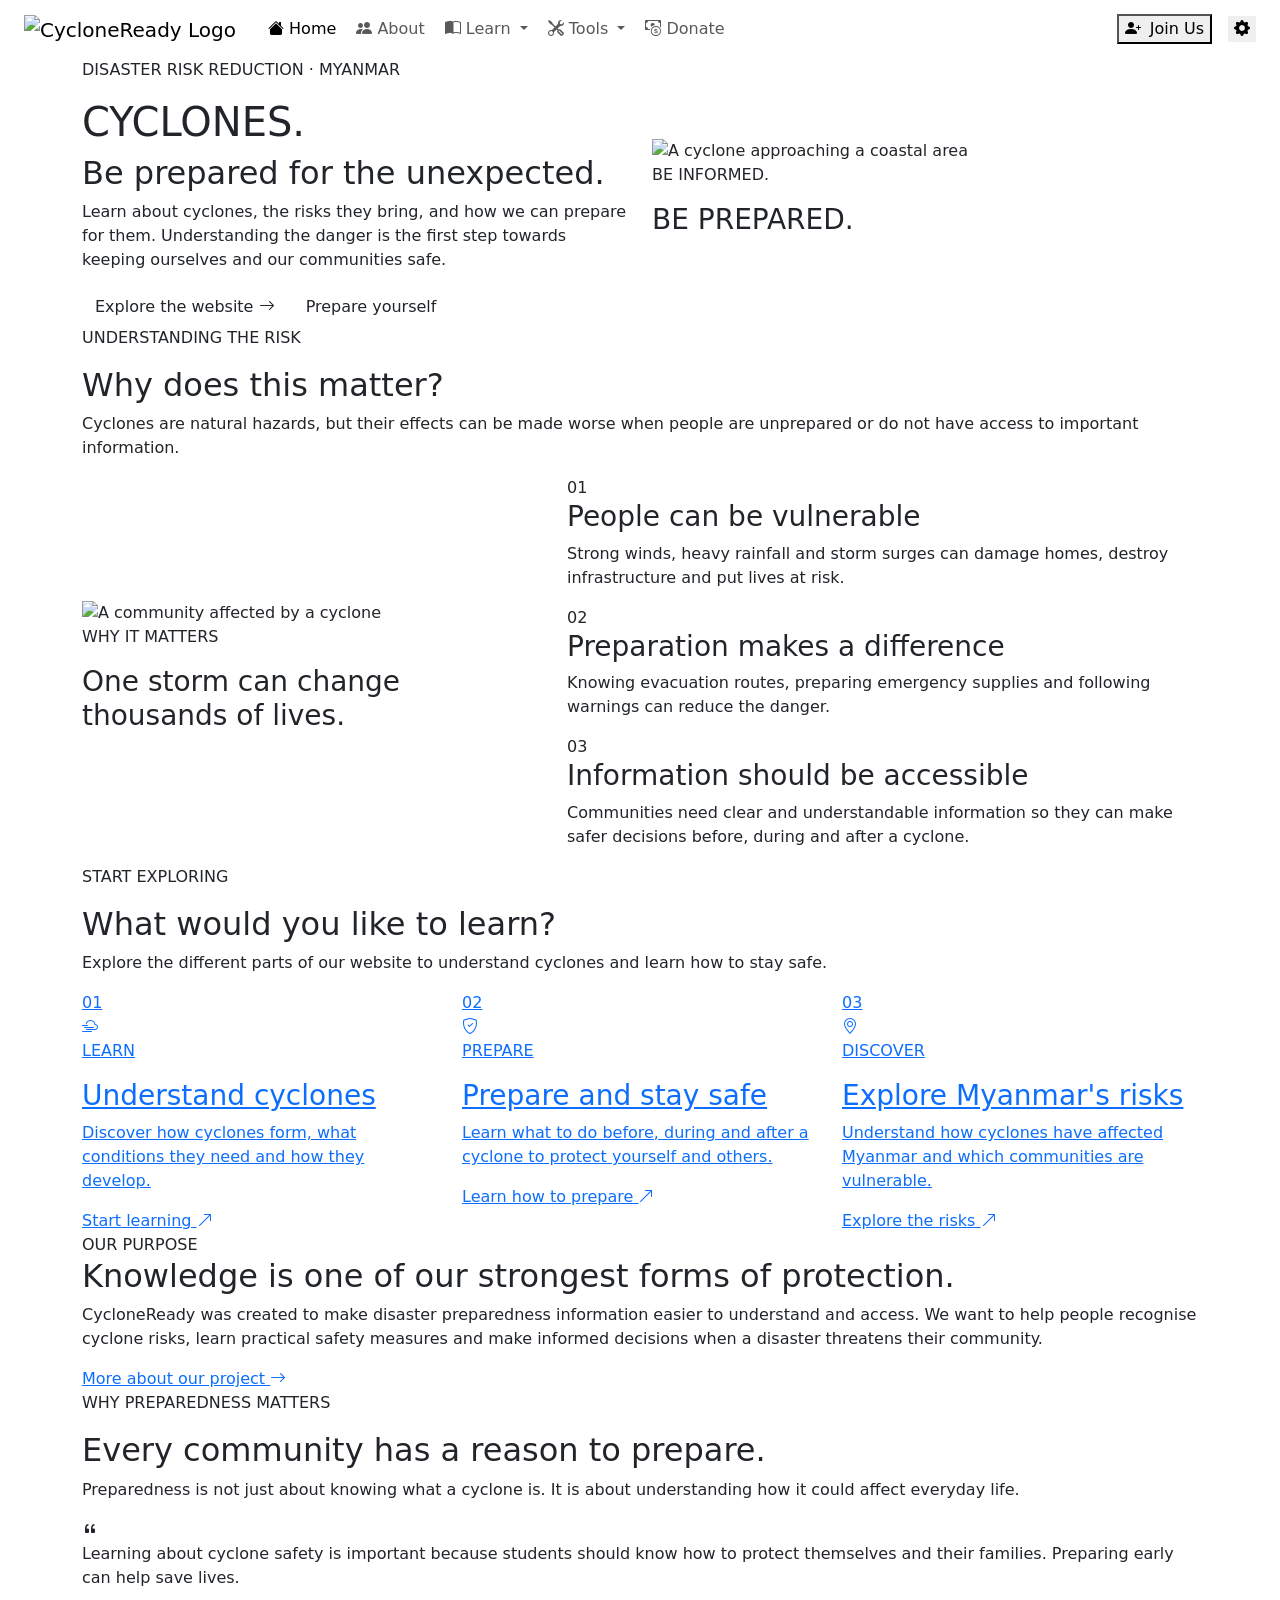
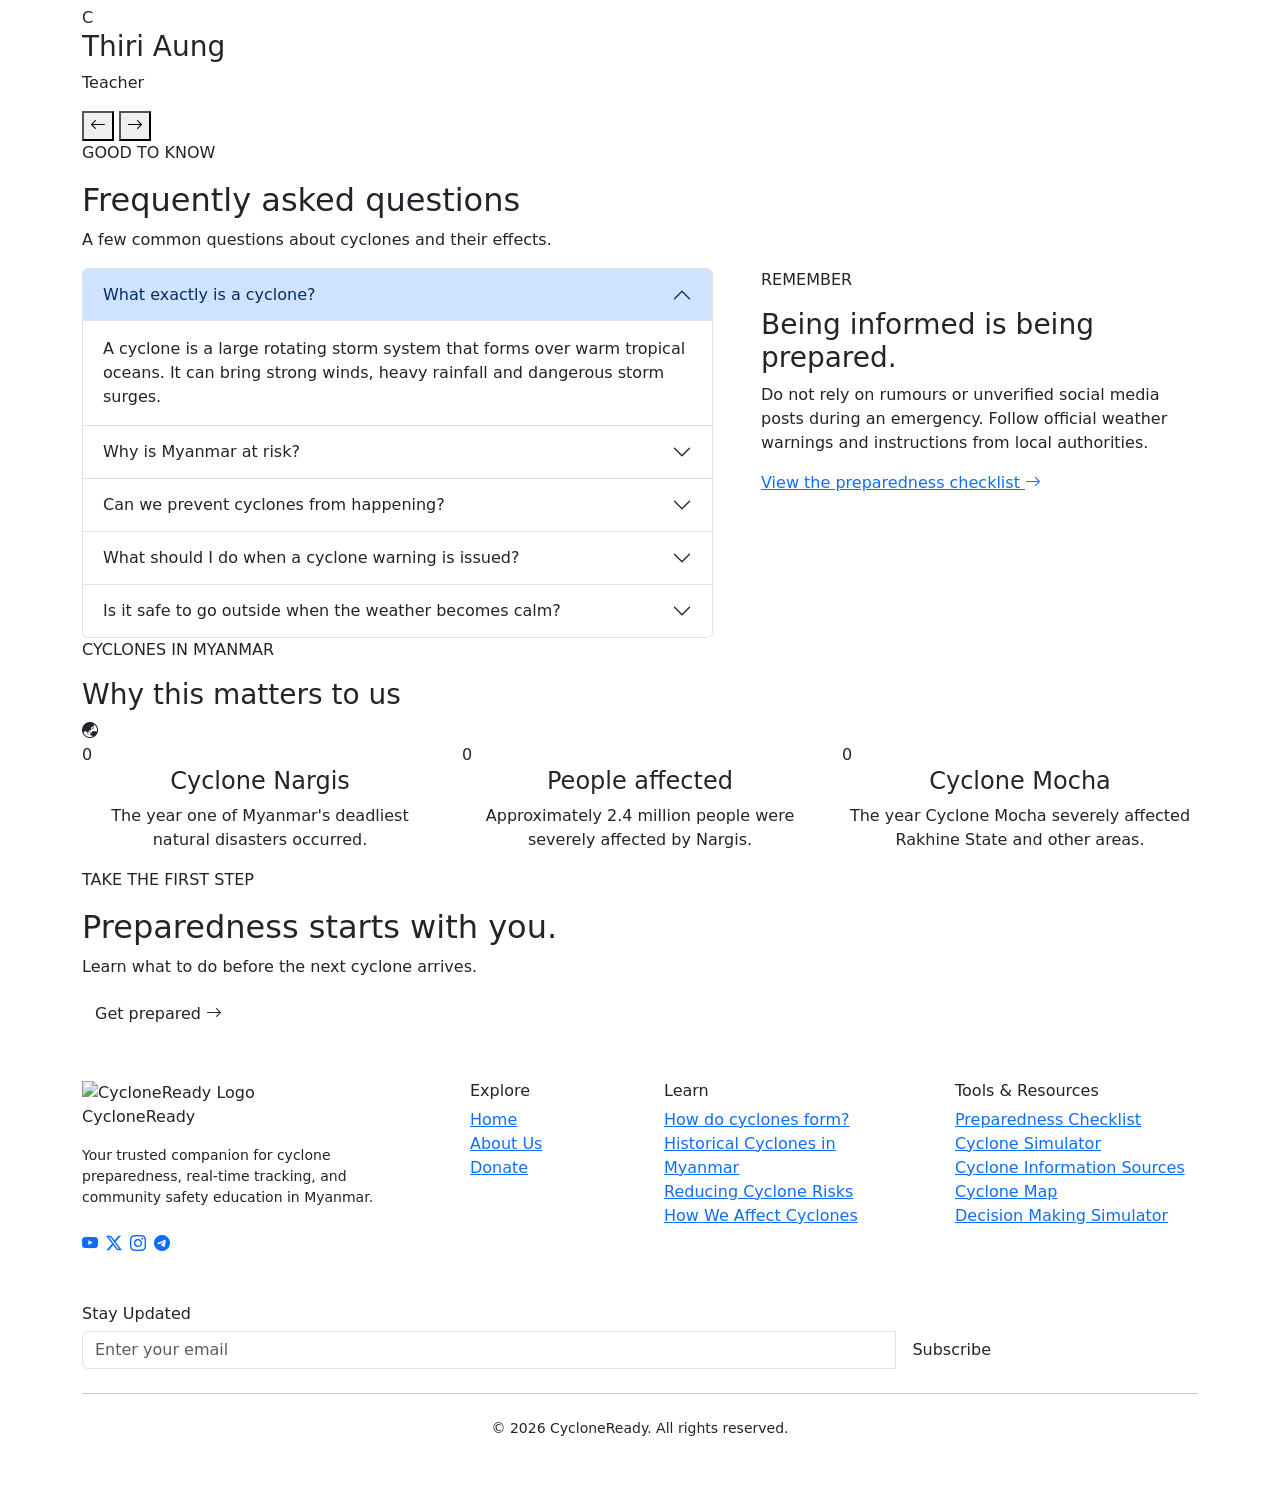
==== index.html @ f72ee4d3 "Add files via upload" ====
<!DOCTYPE html>
<html lang="en">

<head>
    <meta charset="UTF-8">
    <meta name="viewport" content="width=device-width, initial-scale=1.0">
    <title data-translate="page_title">CycloneReady | Home</title>

    <link href="https://cdn.jsdelivr.net/npm/bootstrap@5.3.3/dist/css/bootstrap.min.css" rel="stylesheet">
    <link rel="stylesheet" href="https://cdn.jsdelivr.net/npm/bootstrap-icons@1.11.3/font/bootstrap-icons.min.css">


    <link rel="stylesheet" href="scripts/css/index.css">
    <link rel="stylesheet" href="scripts/template.css">
    <link rel="icon" href="assets/logo.png">
</head>

<body data-page="home">

    <nav class="navbar navbar-expand-lg custom-navbar sticky-top">
        <div class="container-fluid px-3 px-lg-4">

            <a class="navbar-brand me-lg-4" href="index.html">
                <div class="logo-container">
                    <div class="logo-box">
                        <img src="assets/logo.png" alt="CycloneReady Logo">
                    </div>
                </div>
            </a>

            <button class="navbar-toggler border-0 shadow-none text-white"
                    type="button"
                    data-bs-toggle="collapse"
                    data-bs-target="#navbarContent"
                    aria-controls="navbarContent"
                    aria-expanded="false"
                    aria-label="Toggle navigation">
                <i class="bi bi-list fs-1"></i>
            </button>

            <div class="collapse navbar-collapse" id="navbarContent">

                <ul class="navbar-nav me-auto mb-2 mb-lg-0 align-items-lg-center gap-lg-1">

                    <li class="nav-item">
                        <a class="nav-link active"
                           href="index.html"
                           data-translate="nav_home"
                           aria-current="page">
                            <i class="bi bi-house-fill nav-icon"></i>
                            <span>Home</span>
                        </a>
                    </li>

                    <li class="nav-item">
                        <a class="nav-link"
                           href="pages/aboutus.html"
                           data-translate="nav_about">
                            <i class="bi bi-people-fill nav-icon"></i>
                            <span>About</span>
                        </a>
                    </li>

                    <li class="nav-item dropdown">
                        <a class="nav-link dropdown-toggle"
                           href="#"
                           id="learnDropdown"
                           role="button"
                           data-bs-toggle="dropdown"
                           aria-expanded="false"
                           data-translate="nav_learn">
                            <i class="bi bi-book-half nav-icon"></i>
                            <span>Learn</span>
                        </a>

                        <ul class="dropdown-menu shadow-lg border-0"
                            aria-labelledby="learnDropdown">

                            <li>
                                <a class="dropdown-item py-2 px-3"
                                   href="pages/learn/howform.html"
                                   data-translate="learn_formation">
                                    How do cyclones form?
                                </a>
                            </li>

                            <li>
                                <a class="dropdown-item py-2 px-3"
                                   href="pages/learn/historical.html"
                                   data-translate="learn_history">
                                    Historical Cyclones in Myanmar
                                </a>
                            </li>

                            <li>
                                <a class="dropdown-item py-2 px-3"
                                   href="pages/learn/reducingcyclonerisks.html"
                                   data-translate="learn_risks">
                                    Reducing Cyclone Risks
                                </a>
                            </li>

                            <li>
                                <a class="dropdown-item py-2 px-3"
                                   href="pages/learn/weaffect.html"
                                   data-translate="learn_human_impact">
                                    How We Affect Cyclones
                                </a>
                            </li>

                        </ul>
                    </li>

                    <li class="nav-item dropdown">
                        <a class="nav-link dropdown-toggle"
                           href="#"
                           id="toolsDropdown"
                           role="button"
                           data-bs-toggle="dropdown"
                           aria-expanded="false"
                           data-translate="nav_tools">
                            <i class="bi bi-tools nav-icon"></i>
                            <span>Tools</span>
                        </a>

                        <ul class="dropdown-menu shadow-lg border-0"
                            aria-labelledby="toolsDropdown">

                            <li>
                                <a class="dropdown-item py-2 px-3"
                                   href="pages/tools/checklist.html"
                                   data-translate="tool_checklist">
                                    Preparedness Checklist
                                </a>
                            </li>

                            <li>
                                <a class="dropdown-item py-2 px-3"
                                   href="pages/tools/simulator.html"
                                   data-translate="tool_simulator">
                                    Cyclone Simulator
                                </a>
                            </li>

                            <li>
                                <a class="dropdown-item py-2 px-3"
                                   href="pages/tools/cycnews.html"
                                   data-translate="tool_sources">
                                    Information Sources
                                </a>
                            </li>

                            <li>
                                <a class="dropdown-item py-2 px-3"
                                   href="pages/tools/map.html"
                                   data-translate="tool_map">
                                    Cyclone Map
                                </a>
                            </li>

                            <li>
                                <a class="dropdown-item py-2 px-3"
                                   href="pages/tools/vn.html"
                                   data-translate="tool_decision">
                                    Decision Making Simulator
                                </a>
                            </li>

                        </ul>
                    </li>

                    <li class="nav-item">
                        <a class="nav-link"
                           href="pages/donate.html"
                           data-translate="nav_donate">
                            <i class="bi bi-cash-coin nav-icon"></i>
                            <span>Donate</span>
                        </a>
                    </li>

                </ul>

                <div class="d-flex align-items-center gap-3 mt-3 mt-lg-0 navbar-actions">

                    <button type="button"
                            class="btn-join"
                            id="userAccountBtn"
                            data-bs-toggle="modal"
                            data-bs-target="#authModal"
                            data-translate="join_us">
                        <i class="bi bi-person-plus-fill me-1"></i>
                        Join Us
                    </button>

                    <button type="button"
                            class="settings-btn border-0"
                            data-bs-toggle="modal"
                            data-bs-target="#settingsModal"
                            data-translate-title="settings"
                            data-translate-aria="settings"
                            title="Settings"
                            aria-label="Settings">
                        <i class="bi bi-gear-fill"></i>
                    </button>

                </div>

            </div>
        </div>
    </nav>

    <header class="hero-section">
        <div class="container">
            <div class="row align-items-center">

                <div class="col-lg-6 hero-content">
                    <p class="eyebrow">DISASTER RISK REDUCTION · MYANMAR</p>
                    <h1>CYCLONES<span>.</span></h1>
                    <h2>Be prepared for the unexpected.</h2>

                    <p class="hero-description">
                        Learn about cyclones, the risks they bring, and how we can prepare
                        for them. Understanding the danger is the first step towards
                        keeping ourselves and our communities safe.
                    </p>

                    <div class="hero-buttons">
                        <a href="#explore" class="btn hero-btn-primary">
                            Explore the website <i class="bi bi-arrow-right"></i>
                        </a>

                        <a href="pages/tools/checklist.html" class="btn hero-btn-secondary">
                            Prepare yourself
                        </a>
                    </div>
                </div>

                <div class="col-lg-6 hero-visual">
                    <div class="hero-image-decoration decoration-one"></div>
                    <div class="hero-image-decoration decoration-two"></div>

                    <div class="hero-image-frame">
                        <img alt="A cyclone approaching a coastal area" src="https://thumbs.dreamstime.com/b/powerful-hurricane-swirls-over-ocean-near-coastal-region-impacting-weather-patterns-massive-spins-showcasing-its-398880351.jpg" class="hero-image">

                        <div class="hero-image-overlay">
                            <p>BE INFORMED.</p>
                            <h3>BE PREPARED.</h3>
                        </div>
                    </div>
                </div>

            </div>
        </div>
    </header>

    <section class="why-section section-padding">
        <div class="container">

            <div class="section-heading">
                <p class="eyebrow">UNDERSTANDING THE RISK</p>
                <h2>Why does this matter?</h2>
                <p>
                    Cyclones are natural hazards, but their effects can be made worse
                    when people are unprepared or do not have access to important information.
                </p>
            </div>

            <div class="row align-items-center g-5">

                <div class="col-lg-5">
                    <div class="why-image">
                        <img alt="A community affected by a cyclone" src="assets/cycNargis.jpg">

                        <div class="why-image-overlay">
                            <p>WHY IT MATTERS</p>
                            <h3>One storm can change thousands of lives.</h3>
                        </div>
                    </div>
                </div>

                <div class="col-lg-7">
                    <div class="why-points">

                        <div class="why-point">
                            <span class="point-number">01</span>
                            <div>
                                <h3>People can be vulnerable</h3>
                                <p>
                                    Strong winds, heavy rainfall and storm surges can
                                    damage homes, destroy infrastructure and put lives at risk.
                                </p>
                            </div>
                        </div>

                        <div class="why-point">
                            <span class="point-number">02</span>
                            <div>
                                <h3>Preparation makes a difference</h3>
                                <p>
                                    Knowing evacuation routes, preparing emergency supplies
                                    and following warnings can reduce the danger.
                                </p>
                            </div>
                        </div>

                        <div class="why-point">
                            <span class="point-number">03</span>
                            <div>
                                <h3>Information should be accessible</h3>
                                <p>
                                    Communities need clear and understandable information
                                    so they can make safer decisions before, during and after
                                    a cyclone.
                                </p>
                            </div>
                        </div>

                    </div>
                </div>

            </div>
        </div>
    </section>

    <section class="explore-section section-padding" id="explore">
        <div class="container">

            <div class="section-heading">
                <p class="eyebrow">START EXPLORING</p>
                <h2>What would you like to learn?</h2>
                <p>
                    Explore the different parts of our website to understand cyclones
                    and learn how to stay safe.
                </p>
            </div>

            <div class="row g-4">

                <div class="col-md-4">
                    <a href="pages/learn/howform.html" class="destination-card">
                        <div class="destination-number">01</div>
                        <div class="destination-icon"><i class="bi bi-cloud-haze2"></i></div>

                        <div class="destination-content">
                            <p class="destination-label">LEARN</p>
                            <h3>Understand cyclones</h3>
                            <p>
                                Discover how cyclones form, what conditions they need
                                and how they develop.
                            </p>
                            <span class="destination-link">Start learning <i class="bi bi-arrow-up-right"></i></span>
                        </div>
                    </a>
                </div>

                <div class="col-md-4">
                    <a href="pages/learn/reducingcyclonerisks.html" class="destination-card">
                        <div class="destination-number">02</div>
                        <div class="destination-icon"><i class="bi bi-shield-check"></i></div>

                        <div class="destination-content">
                            <p class="destination-label">PREPARE</p>
                            <h3>Prepare and stay safe</h3>
                            <p>
                                Learn what to do before, during and after a cyclone
                                to protect yourself and others.
                            </p>
                            <span class="destination-link">Learn how to prepare <i class="bi bi-arrow-up-right"></i></span>
                        </div>
                    </a>
                </div>

                <div class="col-md-4">
                    <a href="pages/learn/historical.html" class="destination-card">
                        <div class="destination-number">03</div>
                        <div class="destination-icon"><i class="bi bi-geo-alt"></i></div>

                        <div class="destination-content">
                            <p class="destination-label">DISCOVER</p>
                            <h3>Explore Myanmar's risks</h3>
                            <p>
                                Understand how cyclones have affected Myanmar
                                and which communities are vulnerable.
                            </p>
                            <span class="destination-link">Explore the risks <i class="bi bi-arrow-up-right"></i></span>
                        </div>
                    </a>
                </div>

            </div>
        </div>
    </section>

    <section class="purpose-section section-padding">
        <div class="container">
            <div class="purpose-content">

                <div class="purpose-label">
                    OUR PURPOSE
                </div>

                <h2>Knowledge is one of our strongest forms of protection.</h2>

                <p>
                    CycloneReady was created to make disaster preparedness information
                    easier to understand and access. We want to help people recognise
                    cyclone risks, learn practical safety measures and make informed
                    decisions when a disaster threatens their community.
                </p>

                <a href="pages/aboutus.html" class="purpose-link">
                    More about our project <i class="bi bi-arrow-right"></i>
                </a>

            </div>
        </div>
    </section>

    <section class="voices-section section-padding">
        <div class="container">

            <div class="section-heading">
                <p class="eyebrow">WHY PREPAREDNESS MATTERS</p>
                <h2>Every community has a reason to prepare.</h2>
                <p>
                    Preparedness is not just about knowing what a cyclone is.
                    It is about understanding how it could affect everyday life.
                </p>
            </div>

            <div id="voicesCarousel" class="carousel slide" data-bs-ride="false">

                <div class="carousel-inner">

                    <div class="carousel-item active">
                        <div class="testimonial-slide">
                            <i class="bi bi-quote testimonial-quote-icon"></i>
                            <p class="testimonial-quote">
                                Learning about cyclone safety is important because students should know how to protect themselves and their families. Preparing early can help save lives.
                            </p>

                            <div class="testimonial-person">
                                <span class="voice-avatar">C</span>
                                <div>
                                    <h3>Thiri Aung</h3>
                                    <p>Teacher</p>
                                </div>
                            </div>
                        </div>
                    </div>

                    <div class="carousel-item">
                        <div class="testimonial-slide">
                            <i class="bi bi-quote testimonial-quote-icon"></i>
                            <p class="testimonial-quote">
                                During heavy rain and strong winds, flooding can become a big problem. I believe everyone should keep their surroundings clean and follow weather warnings.
                            </p>

                            <div class="testimonial-person">
                                <span class="voice-avatar">F</span>
                                <div>
                                    <h3>Ko Min Htet</h3>
                                    <p>Shop Owner</p>
                                </div>
                            </div>
                        </div>
                    </div>

                    <div class="carousel-item">
                        <div class="testimonial-slide">
                            <i class="bi bi-quote testimonial-quote-icon"></i>
                            <p class="testimonial-quote">
                                I learned that emergency supplies, safe shelters and early warnings are very important. Everyone should understand what to do before a cyclone arrives.
                            </p>

                            <div class="testimonial-person">
                                <span class="voice-avatar">S</span>
                                <div>
                                    <h3>May Thu</h3>
                                    <p>University Student</p>
                                </div>
                            </div>
                        </div>
                    </div>

                </div>

                <div class="testimonial-controls">

                    <button class="testimonial-control" type="button"
                        data-bs-target="#voicesCarousel" data-bs-slide="prev"
                        aria-label="Previous testimonial">
                        <i class="bi bi-arrow-left"></i>
                    </button>

                    <div class="carousel-indicators testimonial-indicators">
                        <button type="button" data-bs-target="#voicesCarousel"
                            data-bs-slide-to="0" class="active"
                            aria-current="true" aria-label="Testimonial 1"></button>

                        <button type="button" data-bs-target="#voicesCarousel"
                            data-bs-slide-to="1" aria-label="Testimonial 2"></button>

                        <button type="button" data-bs-target="#voicesCarousel"
                            data-bs-slide-to="2" aria-label="Testimonial 3"></button>
                    </div>

                    <button class="testimonial-control" type="button"
                        data-bs-target="#voicesCarousel" data-bs-slide="next"
                        aria-label="Next testimonial">
                        <i class="bi bi-arrow-right"></i>
                    </button>

                </div>
            </div>

        </div>
    </section>

    <section class="faq-section section-padding">
        <div class="container">

            <div class="section-heading">
                <p class="eyebrow">GOOD TO KNOW</p>
                <h2>Frequently asked questions</h2>
                <p>A few common questions about cyclones and their effects.</p>
            </div>

            <div class="row g-5">

                <div class="col-lg-7">
                    <div class="accordion" id="faqAccordion">

                        <div class="accordion-item">
                            <h3 class="accordion-header">
                                <button class="accordion-button" type="button"
                                    data-bs-toggle="collapse" data-bs-target="#faqOne">
                                    What exactly is a cyclone?
                                </button>
                            </h3>

                            <div id="faqOne" class="accordion-collapse collapse show" data-bs-parent="#faqAccordion">
                                <div class="accordion-body">
                                    A cyclone is a large rotating storm system that forms
                                    over warm tropical oceans. It can bring strong winds,
                                    heavy rainfall and dangerous storm surges.
                                </div>
                            </div>
                        </div>

                        <div class="accordion-item">
                            <h3 class="accordion-header">
                                <button class="accordion-button collapsed" type="button"
                                    data-bs-toggle="collapse" data-bs-target="#faqTwo">
                                    Why is Myanmar at risk?
                                </button>
                            </h3>

                            <div id="faqTwo" class="accordion-collapse collapse" data-bs-parent="#faqAccordion">
                                <div class="accordion-body">
                                    Myanmar has a long coastline along the Bay of Bengal
                                    and the Andaman Sea. Coastal communities can be exposed
                                    to strong winds, storm surges and flooding from tropical cyclones.
                                </div>
                            </div>
                        </div>

                        <div class="accordion-item">
                            <h3 class="accordion-header">
                                <button class="accordion-button collapsed" type="button"
                                    data-bs-toggle="collapse" data-bs-target="#faqThree">
                                    Can we prevent cyclones from happening?
                                </button>
                            </h3>

                            <div id="faqThree" class="accordion-collapse collapse" data-bs-parent="#faqAccordion">
                                <div class="accordion-body">
                                    No. Cyclones are natural weather systems. However,
                                    we can reduce their impacts through preparation,
                                    early warnings, safer buildings and evacuation plans.
                                </div>
                            </div>
                        </div>

                        <div class="accordion-item">
                            <h3 class="accordion-header">
                                <button class="accordion-button collapsed" type="button"
                                    data-bs-toggle="collapse" data-bs-target="#faqFour">
                                    What should I do when a cyclone warning is issued?
                                </button>
                            </h3>

                            <div id="faqFour" class="accordion-collapse collapse" data-bs-parent="#faqAccordion">
                                <div class="accordion-body">
                                    Follow official instructions, prepare emergency supplies,
                                    secure your home where possible and be ready to evacuate.
                                    Do not wait until conditions become dangerous.
                                </div>
                            </div>
                        </div>

                        <div class="accordion-item">
                            <h3 class="accordion-header">
                                <button class="accordion-button collapsed" type="button"
                                    data-bs-toggle="collapse" data-bs-target="#faqFive">
                                    Is it safe to go outside when the weather becomes calm?
                                </button>
                            </h3>

                            <div id="faqFive" class="accordion-collapse collapse" data-bs-parent="#faqAccordion">
                                <div class="accordion-body">
                                    Not necessarily. A calm period may be the eye of the cyclone.
                                    Dangerous winds can return when the other side of the storm arrives.
                                    Stay sheltered until authorities say it is safe.
                                </div>
                            </div>
                        </div>

                    </div>
                </div>

                <div class="col-lg-5">
                    <div class="faq-side-note">
                        <p class="eyebrow">REMEMBER</p>
                        <h3>Being informed is being prepared.</h3>
                        <p>
                            Do not rely on rumours or unverified social media posts
                            during an emergency. Follow official weather warnings
                            and instructions from local authorities.
                        </p>
                        <a href="pages/tools/checklist.html">
                            View the preparedness checklist <i class="bi bi-arrow-right"></i>
                        </a>
                    </div>
                </div>

            </div>

            <div class="myanmar-facts">

                <div class="facts-heading">
                    <div>
                        <p class="eyebrow">CYCLONES IN MYANMAR</p>
                        <h3>Why this matters to us</h3>
                    </div>

                    <span class="facts-icon">
                        <i class="bi bi-globe-asia-australia"></i>
                    </span>
                </div>

                <div class="row g-4">

                    <div class="col-md-4">
                        <div class="fact-card">
                            <span class="fact-number counter text-center" data-ceil="2008">0</span>
                            <h4 class="text-center">Cyclone Nargis</h4>
                            <p class="text-center">The year one of Myanmar's deadliest natural disasters occurred.</p>
                        </div>
                    </div>

                    <div class="col-md-4">
                        <div class="fact-card">
                            <span class="fact-number counter text-center" data-ceil="2.4" data-decimals="1" data-suffix="M">0</span>
                            <h4 class="text-center">People affected</h4>
                            <p class="text-center">Approximately 2.4 million people were severely affected by Nargis.</p>
                        </div>
                    </div>

                    <div class="col-md-4">
                        <div class="fact-card">
                            <span class="fact-number counter text-center" data-ceil="2023">0</span>
                            <h4 class="text-center">Cyclone Mocha</h4>
                            <p class="text-center">The year Cyclone Mocha severely affected Rakhine State and other areas.</p>
                        </div>
                    </div>

                </div>
            </div>

        </div>
    </section>

    <section class="final-cta-section">
        <div class="container">
            <div class="final-cta">

                <div>
                    <p class="eyebrow">TAKE THE FIRST STEP</p>
                    <h2>Preparedness starts with you.</h2>
                    <p>Learn what to do before the next cyclone arrives.</p>
                </div>

                <a href="pages/tools/checklist.html" class="btn final-cta-btn">
                    Get prepared <i class="bi bi-arrow-right"></i>
                </a>

            </div>
        </div>
    </section>

    <div class="modal fade"
         id="authModal"
         tabindex="-1"
         aria-labelledby="authModalLabel"
         aria-hidden="true">

        <div class="modal-dialog modal-dialog-centered">
            <div class="modal-content auth-modal-content border-0 shadow-lg">

                <div class="modal-header border-0 pb-0 pt-3 px-4">
                    <button type="button"
                            class="btn-close ms-auto shadow-none"
                            data-bs-dismiss="modal"
                            data-translate-aria="close"
                            aria-label="Close">
                    </button>
                </div>

                <div class="modal-body px-4 pb-4 pt-1">

                    <ul class="nav nav-pills nav-fill mb-3 auth-tabs p-1"
                        id="authTab"
                        role="tablist">

                        <li class="nav-item" role="presentation">
                            <button class="nav-link active fw-semibold py-2"
                                    id="signin-tab"
                                    data-bs-toggle="pill"
                                    data-bs-target="#signin-pane"
                                    type="button"
                                    role="tab"
                                    aria-controls="signin-pane"
                                    aria-selected="true"
                                    data-translate="sign_in">
                                Sign In
                            </button>
                        </li>

                        <li class="nav-item" role="presentation">
                            <button class="nav-link fw-semibold py-2"
                                    id="signup-tab"
                                    data-bs-toggle="pill"
                                    data-bs-target="#signup-pane"
                                    type="button"
                                    role="tab"
                                    aria-controls="signup-pane"
                                    aria-selected="false"
                                    data-translate="sign_up">
                                Sign Up
                            </button>
                        </li>

                    </ul>

                    <div class="tab-content modal-uniform-container"
                         id="authTabContent">

                        <div class="tab-pane fade show active"
                             id="signin-pane"
                             role="tabpanel"
                             aria-labelledby="signin-tab">

                            <form id="signinForm">

                                <div class="mb-3">
                                    <label for="signinEmail"
                                           class="form-label text-modal small fw-medium"
                                           data-translate="email_address">
                                        Email address
                                    </label>

                                    <input type="email"
                                           class="form-control custom-input"
                                           id="signinEmail"
                                           placeholder="name@example.com"
                                           data-translate-placeholder="email_placeholder"
                                           required>
                                </div>

                                <div class="mb-3">
                                    <label for="signinPassword"
                                           class="form-label text-modal small fw-medium"
                                           data-translate="password">
                                        Password
                                    </label>

                                    <input type="password"
                                           class="form-control custom-input"
                                           id="signinPassword"
                                           placeholder="••••••••"
                                           data-translate-placeholder="password_placeholder"
                                           required>
                                </div>

                                <button type="submit"
                                        class="btn btn-auth-submit w-100 py-2 mt-3"
                                        data-translate="sign_in">
                                    Sign In
                                </button>

                            </form>
                        </div>

                        <div class="tab-pane fade"
                             id="signup-pane"
                             role="tabpanel"
                             aria-labelledby="signup-tab">

                            <form id="signupForm">

                                <div class="mb-2">
                                    <label for="signupName"
                                           class="form-label text-modal small fw-medium"
                                           data-translate="full_name">
                                        Full Name
                                    </label>

                                    <input type="text"
                                           class="form-control custom-input"
                                           id="signupName"
                                           placeholder="John Doe"
                                           data-translate-placeholder="name_placeholder"
                                           required>
                                </div>

                                <div class="mb-2">
                                    <label for="signupEmail"
                                           class="form-label text-modal small fw-medium"
                                           data-translate="email_address">
                                        Email address
                                    </label>

                                    <input type="email"
                                           class="form-control custom-input"
                                           id="signupEmail"
                                           placeholder="name@example.com"
                                           data-translate-placeholder="email_placeholder"
                                           required>
                                </div>

                                <div class="mb-2">
                                    <label for="signupPassword"
                                           class="form-label text-modal small fw-medium"
                                           data-translate="password">
                                        Password
                                    </label>

                                    <input type="password"
                                           class="form-control custom-input"
                                           id="signupPassword"
                                           placeholder="Create a password"
                                           data-translate-placeholder="create_password_placeholder"
                                           required>
                                </div>

                                <button type="submit"
                                        class="btn btn-auth-submit w-100 py-2 mt-3"
                                        data-translate="sign_up">
                                    Sign Up
                                </button>

                            </form>
                        </div>

                    </div>
                </div>
            </div>
        </div>
    </div>

    <div class="modal fade"
         id="settingsModal"
         tabindex="-1"
         aria-labelledby="settingsModalLabel"
         aria-hidden="true">

        <div class="modal-dialog modal-dialog-centered">
            <div class="modal-content auth-modal-content border-0 shadow-lg">

                <div class="modal-header border-0 pb-2 pt-3 px-4">

                    <h5 class="modal-title fw-bold text-modal"
                        id="settingsModalLabel"
                        data-translate="preferences">
                        Preferences
                    </h5>

                    <button type="button"
                            class="btn-close ms-auto shadow-none"
                            data-bs-dismiss="modal"
                            data-translate-aria="close"
                            aria-label="Close">
                    </button>

                </div>

                <div class="modal-body px-4 pb-4 pt-2">

                    <div class="modal-uniform-container d-flex flex-column justify-content-between">

                        <form id="settingsForm"
                              class="d-flex flex-column justify-content-between h-100">

                            <div>

                                <div class="mb-3 d-flex justify-content-between align-items-center p-3 rounded bg-settings-item">

                                    <span class="text-modal small fw-medium d-flex align-items-center gap-2">
                                        <i class="bi bi-moon-fill text-muted"
                                           id="nightModeIcon"></i>

                                        <span data-translate="night_mode">
                                            Night Mode
                                        </span>
                                    </span>

                                    <div class="form-check form-switch me-1 mb-0">
                                        <input class="form-check-input"
                                               type="checkbox"
                                               role="switch"
                                               id="nightModeSwitch">
                                    </div>

                                </div>

                                <div class="mb-3">
                                    <label for="languageSelect"
                                           class="form-label text-modal small fw-medium"
                                           data-translate="language">
                                        Language
                                    </label>

                                    <select class="form-select custom-input"
                                            id="languageSelect">
                                        <option value="en">English</option>
                                        <option value="my">Myanmar (မြန်မာ)</option>
                                    </select>
                                </div>

                            </div>

                            <button type="submit"
                                    class="btn btn-auth-submit w-100 py-2 mt-auto"
                                    data-translate="save_changes">
                                Save Changes
                            </button>

                        </form>
                    </div>
                </div>
            </div>
        </div>
    </div>

    <footer class="custom-footer">

        <div class="container py-5">

            <div class="row g-4 g-lg-5">

                <div class="col-lg-4 col-md-12">

                    <div class="logo-container footer-logo mb-3">

                        <div class="logo-box">
                            <img src="assets/logo.png" alt="CycloneReady Logo">
                        </div>

                        <div class="logo-text-area">
                            CycloneReady
                        </div>

                    </div>

                    <p class="small footer-desc mb-4"
                       data-translate="footerDesc">
                        Your trusted companion for cyclone preparedness,
                        real-time tracking, and community safety education
                        in Myanmar.
                    </p>

                    <div class="d-flex gap-2 footer-socials">

                        <a href="#"
                           class="social-icon-btn"
                           aria-label="YouTube"
                           title="YouTube">
                            <i class="bi bi-youtube"></i>
                        </a>

                        <a href="#"
                           class="social-icon-btn"
                           aria-label="Twitter"
                           title="Twitter">
                            <i class="bi bi-twitter-x"></i>
                        </a>

                        <a href="#"
                           class="social-icon-btn"
                           aria-label="Instagram"
                           title="Instagram">
                            <i class="bi bi-instagram"></i>
                        </a>

                        <a href="#"
                           class="social-icon-btn"
                           aria-label="Telegram"
                           title="Telegram">
                            <i class="bi bi-telegram"></i>
                        </a>

                    </div>
                </div>

                <div class="col-6 col-lg-2">

                    <h5 class="footer-heading fs-6"
                        data-translate="footer_explore">
                        Explore
                    </h5>

                    <ul class="list-unstyled footer-links mb-0">

                        <li>
                            <a href="index.html" data-translate="nav_home">
                                Home
                            </a>
                        </li>

                        <li>
                            <a href="pages/aboutus.html" data-translate="nav_about">
                                About Us
                            </a>
                        </li>

                        <li>
                            <a href="pages/donate.html" data-translate="nav_donate">
                                Donate
                            </a>
                        </li>

                    </ul>
                </div>

                <div class="col-6 col-lg-3">

                    <h5 class="footer-heading fs-6"
                        data-translate="footer_learn">
                        Learn
                    </h5>

                    <ul class="list-unstyled footer-links mb-0">

                        <li>
                            <a href="pages/learn/howform.html" data-translate="learn_formation">
                                How do cyclones form?
                            </a>
                        </li>

                        <li>
                            <a href="pages/learn/historical.html" data-translate="learn_history">
                                Historical Cyclones in Myanmar
                            </a>
                        </li>

                        <li>
                            <a href="pages/learn/reducingcyclonerisks.html" data-translate="learn_risks">
                                Reducing Cyclone Risks
                            </a>
                        </li>

                        <li>
                            <a href="pages/learn/weaffect.html" data-translate="learn_human_impact">
                                How We Affect Cyclones
                            </a>
                        </li>

                    </ul>
                </div>

                <div class="col-12 col-lg-3">

                    <h5 class="footer-heading fs-6"
                        data-translate="footer_tools">
                        Tools & Resources
                    </h5>

                    <ul class="list-unstyled footer-links mb-0">

                        <li>
                            <a href="pages/tools/checklist.html" data-translate="tool_checklist">
                                Preparedness Checklist
                            </a>
                        </li>

                        <li>
                            <a href="pages/tools/simulator.html" data-translate="tool_simulator">
                                Cyclone Simulator
                            </a>
                        </li>

                        <li>
                            <a href="pages/tools/cycnews.html" data-translate="tool_sources">
                                Cyclone Information Sources
                            </a>
                        </li>

                        <li>
                            <a href="pages/tools/map.html" data-translate="tool_map">
                                Cyclone Map
                            </a>
                        </li>

                        <li>
                            <a href="pages/tools/vn.html" data-translate="tool_decision">
                                Decision Making Simulator
                            </a>
                        </li>

                    </ul>
                </div>

            </div>

            <div class="row g-4 mt-4 footer-bottom-section">

                <div class="col-lg-10">

                    <h5 class="footer-heading fs-6"
                        data-translate="stayUpdatedTitle">
                        Stay Updated
                    </h5>

                    <form id="newsletterForm" class="input-group">

                        <input type="email"
                               class="form-control custom-input"
                               placeholder="Enter your email"
                               data-translate-placeholder="newsletterPlaceholder"
                               required>

                        <button class="btn btn-auth-submit px-3"
                                type="submit"
                                data-translate="subscribeBtn">
                            Subscribe
                        </button>

                    </form>
                </div>

            </div>

            <hr class="footer-divider my-4">

            <div class="footer-copyright-area d-flex justify-content-center align-items-center flex-wrap gap-2">

                <span class="small footer-copyright">
                    &copy; 2026 CycloneReady. All rights reserved.
                </span>

            </div>

        </div>

    </footer>

    <script src="https://cdn.jsdelivr.net/npm/bootstrap@5.3.3/dist/js/bootstrap.bundle.min.js"></script>
    <script src="scripts/template.js"></script>
    <script src="scripts/translation.js"></script>
    <script src="scripts/js/index.js"></script>

</body>
</html>
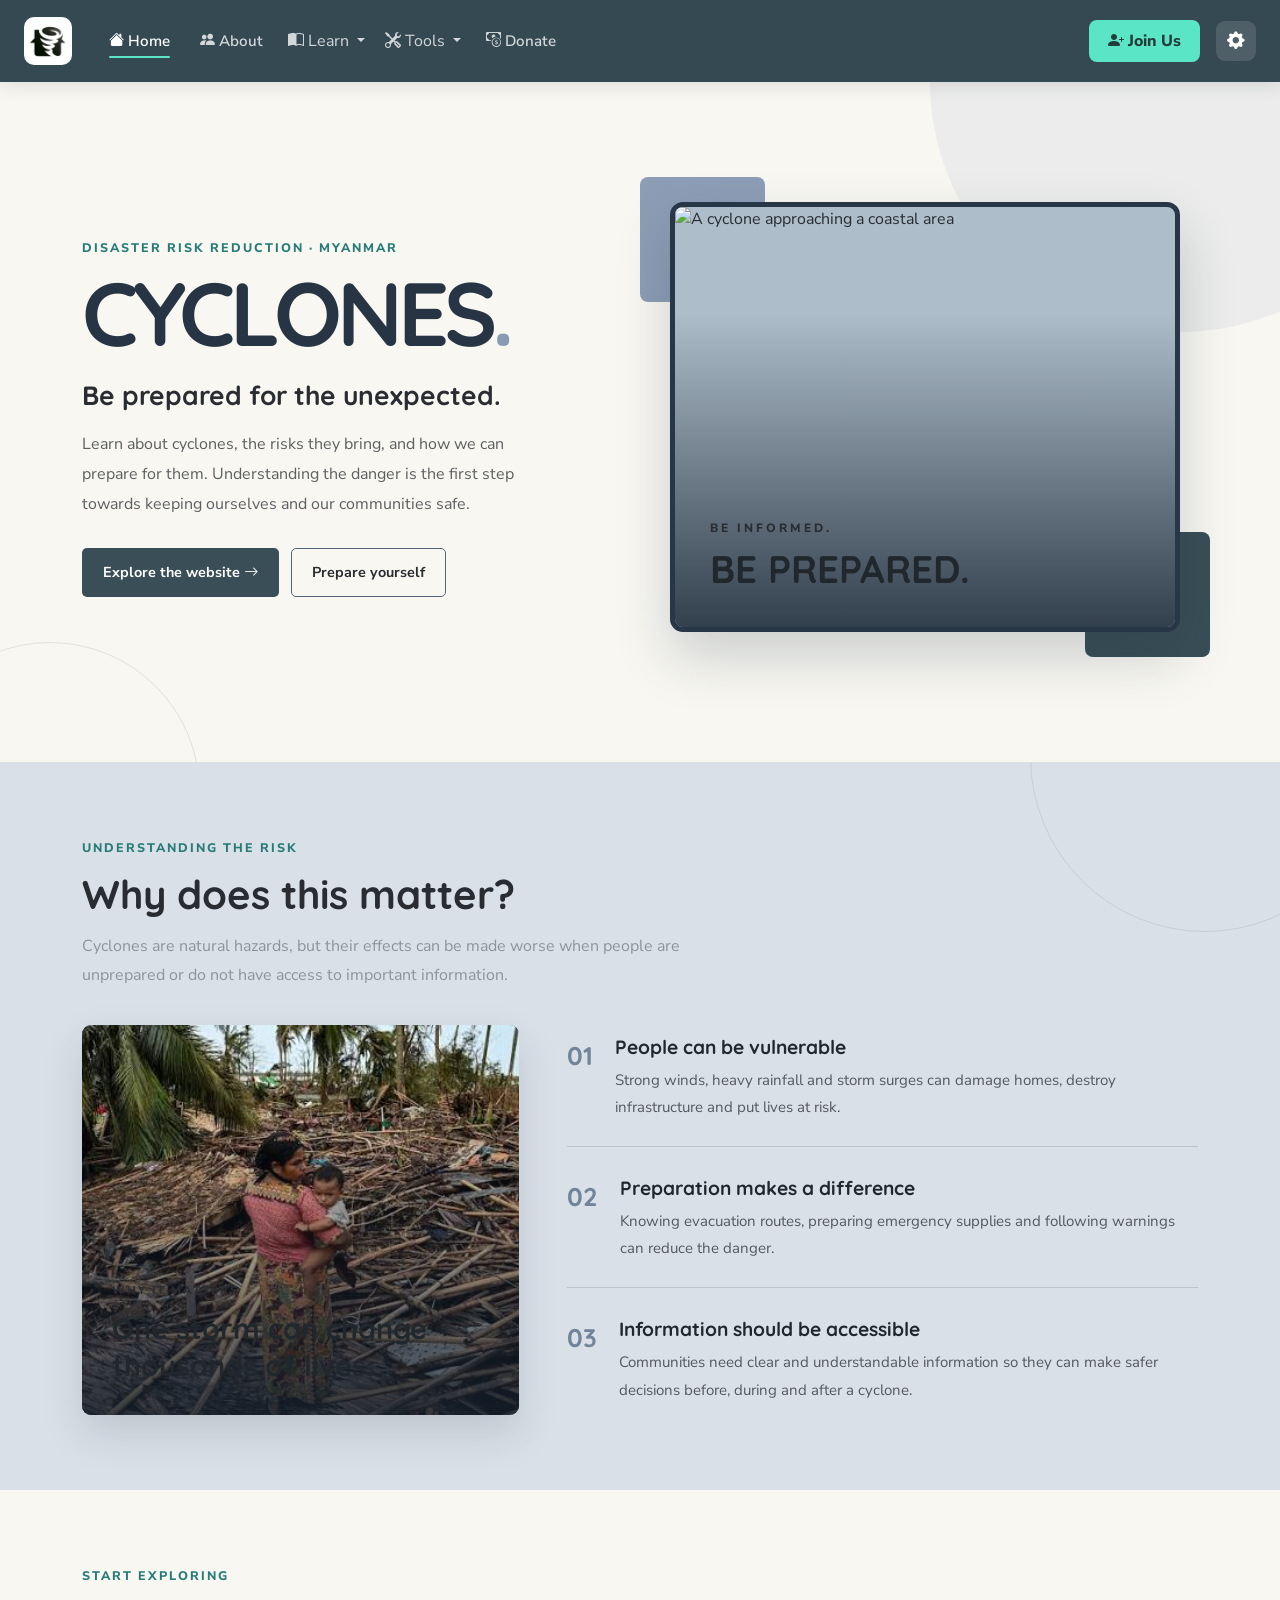
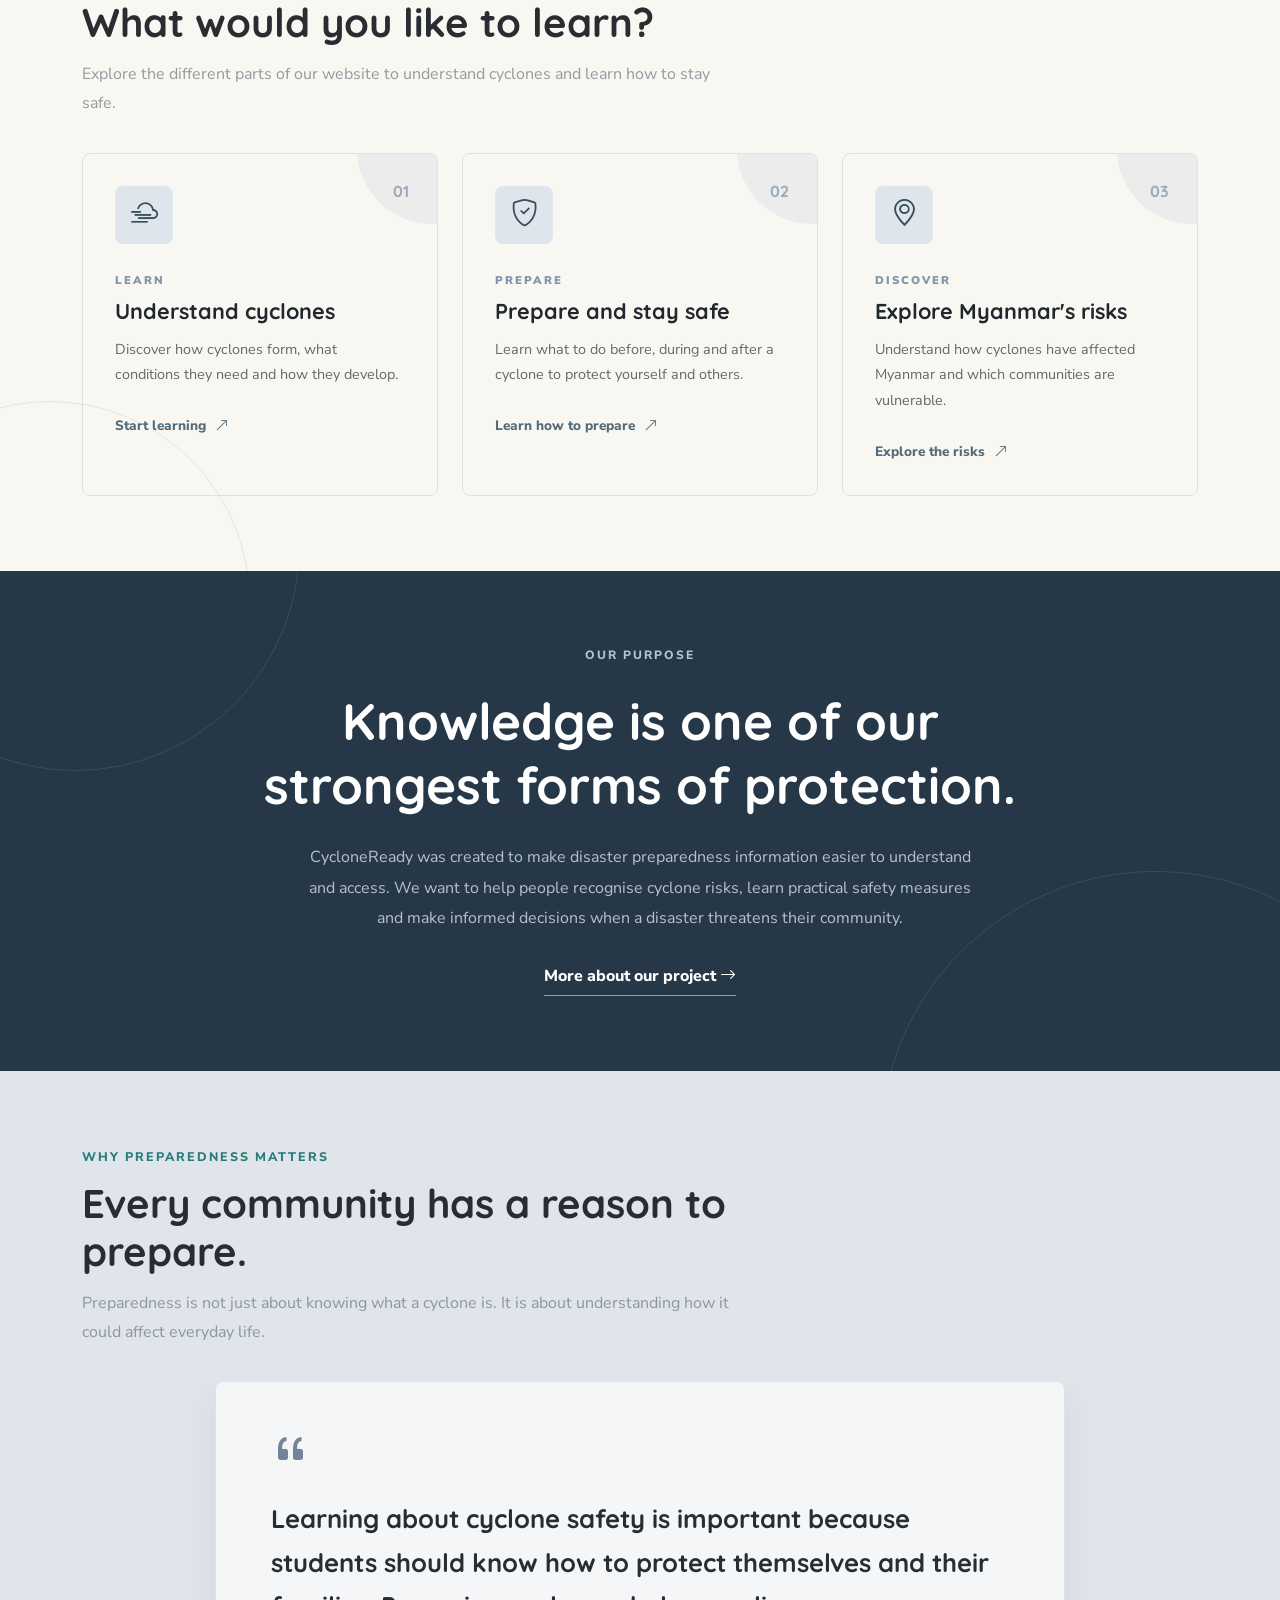
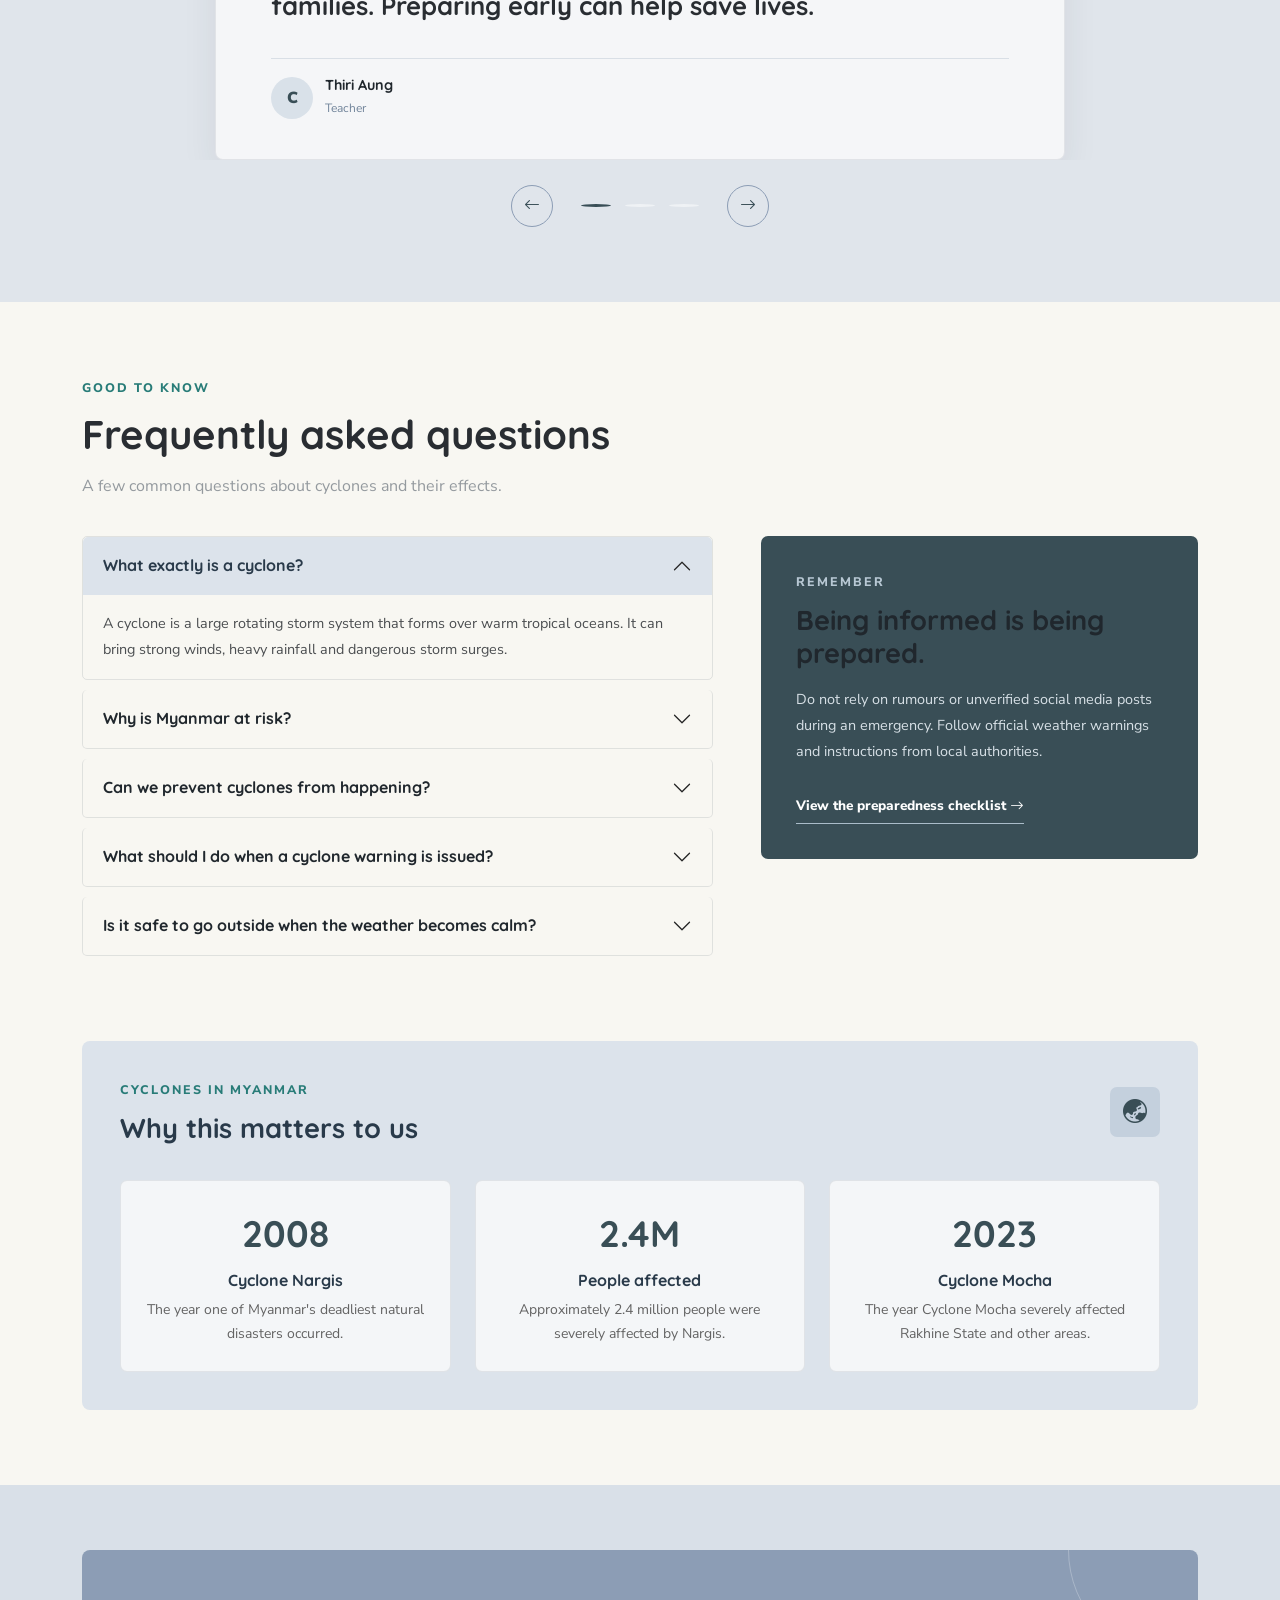
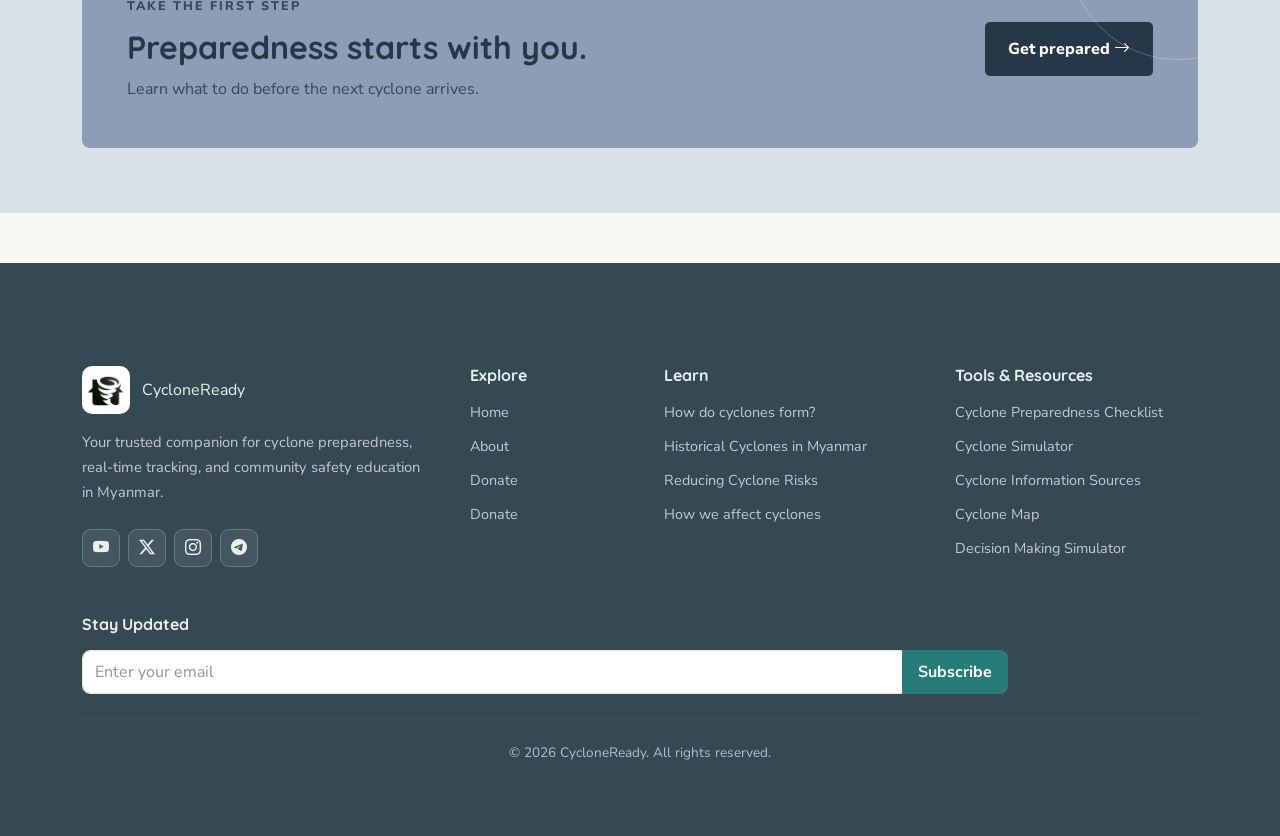
==== commit 570a0f2e: "Add files via upload" ====
--- a/index.html
+++ b/index.html
@@ -1040,6 +1040,12 @@
                             </a>
                         </li>
 
+                        <li>
+                            <a href="pages/aboutus.html#references" data-translate="nav_donate">
+                                References
+                            </a>
+                        </li>
+
                     </ul>
                 </div>
 
--- a/scripts/css/index.css
+++ b/scripts/css/index.css
@@ -0,0 +1,1190 @@
+html {
+    scroll-behavior: smooth;
+}
+
+body {
+    background-color: var(--bg-main);
+    color: var(--text-primary);
+}
+
+.section-padding {
+    padding: 100px 0;
+}
+
+.eyebrow {
+    color: #71849a;
+    font-size: 0.76rem;
+    font-weight: 800;
+    letter-spacing: 2px;
+    margin-bottom: 14px;
+}
+
+.section-heading {
+    max-width: 650px;
+    margin-bottom: 48px;
+}
+
+.section-heading h2 {
+    font-family: 'Quicksand', sans-serif;
+    font-size: clamp(2rem, 4vw, 2.8rem);
+    font-weight: 800;
+    color: var(--text-primary);
+    margin-bottom: 15px;
+}
+
+.section-heading > p:last-child {
+    color: var(--text-primary);
+    opacity: 0.75;
+    line-height: 1.8;
+    max-width: 580px;
+}
+
+.hero-section {
+    position: relative;
+    background-color: var(--bg-main);
+    padding: 95px 0 105px;
+    overflow: hidden;
+}
+
+.hero-section::before {
+    content: "";
+    position: absolute;
+    width: 500px;
+    height: 500px;
+    border-radius: 50%;
+    background: rgba(140, 157, 181, 0.12);
+    top: -250px;
+    right: -150px;
+    pointer-events: none;
+}
+
+.hero-section::after {
+    content: "";
+    position: absolute;
+    width: 300px;
+    height: 300px;
+    border: 1px solid rgba(82, 101, 120, 0.15);
+    border-radius: 50%;
+    bottom: -180px;
+    left: -100px;
+    pointer-events: none;
+}
+
+.hero-section > .container {
+    position: relative;
+    z-index: 1;
+}
+
+.hero-section > .container > .row {
+    display: flex;
+    align-items: center;
+}
+
+.hero-content {
+    padding-right: 45px;
+    animation: homeSlideLeft 0.9s ease both;
+}
+
+.hero-content h1 {
+    font-family: 'Quicksand', sans-serif;
+    font-size: clamp(4rem, 7vw, 7rem);
+    font-weight: 900;
+    letter-spacing: -5px;
+    line-height: 0.95;
+    color: #263444;
+    margin-bottom: 25px;
+}
+
+.hero-content h1 span {
+    color: #879bb2;
+}
+.night-mode .hero-content h1 {
+    color: white;
+}
+
+.hero-content h2 {
+    font-family: 'Quicksand', sans-serif;
+    font-size: 1.65rem;
+    font-weight: 700;
+    margin-bottom: 17px;
+    color: var(--text-primary);
+}
+
+.hero-description {
+    max-width: 480px;
+    line-height: 1.9;
+    opacity: 0.75;
+    margin-bottom: 28px;
+}
+
+.hero-buttons {
+    display: flex;
+    flex-wrap: wrap;
+    gap: 12px;
+}
+
+.hero-btn-primary,
+.hero-btn-secondary {
+    padding: 13px 20px;
+    border-radius: 5px;
+    font-weight: 700;
+    font-size: 0.9rem;
+    transition: 0.25s ease;
+}
+
+.hero-btn-primary {
+    background-color: #394e56;
+    color: white;
+}
+
+.hero-btn-primary:hover {
+    background-color: #283a42;
+    color: white;
+    transform: translateY(-3px);
+    box-shadow: 0 8px 20px rgba(35, 55, 65, 0.2);
+}
+
+.hero-btn-secondary {
+    border: 1px solid #526578;
+    color: var(--text-primary);
+}
+
+.hero-btn-secondary:hover {
+    background-color: #526578;
+    color: white;
+    transform: translateY(-3px);
+}
+
+.hero-visual {
+    position: relative;
+    padding: 25px 30px;
+    animation: homeSlideRight 1s ease both;
+}
+
+.hero-image-frame {
+    position: relative;
+    z-index: 2;
+    width: 100%;
+    height: 430px;
+    border: 5px solid #283747;
+    border-radius: 13px;
+    overflow: hidden;
+    background-color: #aebdca;
+    box-shadow: 0 25px 55px rgba(30, 45, 60, 0.2);
+    transition: transform 0.35s ease, box-shadow 0.35s ease;
+}
+
+.hero-image-frame:hover {
+    transform: translateY(-7px);
+    box-shadow: 0 32px 65px rgba(30, 45, 60, 0.25);
+}
+
+.hero-image {
+    position: absolute;
+    inset: 0;
+    width: 100%;
+    height: 100%;
+    object-fit: cover;
+}
+
+.hero-image-overlay {
+    position: absolute;
+    inset: 0;
+    display: flex;
+    flex-direction: column;
+    justify-content: flex-end;
+    padding: 35px;
+    background: linear-gradient(transparent 25%, rgba(20, 32, 45, 0.8));
+    color: white;
+}
+
+.hero-image-overlay p {
+    font-size: 0.75rem;
+    font-weight: 800;
+    letter-spacing: 3px;
+    margin-bottom: 8px;
+}
+
+.hero-image-overlay h3 {
+    font-family: 'Quicksand', sans-serif;
+    font-size: clamp(1.8rem, 3vw, 2.8rem);
+    font-weight: 900;
+    margin: 0;
+}
+
+.hero-image-decoration {
+    position: absolute;
+    width: 125px;
+    height: 125px;
+    border-radius: 8px;
+    pointer-events: none;
+}
+
+.decoration-one {
+    background-color: #8c9db5;
+    top: 0;
+    left: 0;
+    animation: homeFloat 5s ease-in-out infinite;
+}
+
+.decoration-two {
+    background-color: #394e56;
+    bottom: 0;
+    right: 0;
+    animation: homeFloat 6s ease-in-out infinite reverse;
+}
+
+.why-section {
+    position: relative;
+    background-color: #d9e0e8;
+    overflow: hidden;
+}
+.night-mode .why-section {
+    background-color: #171e20;
+}
+
+.why-section::before {
+    content: "";
+    position: absolute;
+    width: 350px;
+    height: 350px;
+    border: 1px solid rgba(57, 78, 86, 0.12);
+    border-radius: 50%;
+    top: -180px;
+    right: -100px;
+    pointer-events: none;
+}
+
+.why-section > .container {
+    position: relative;
+    z-index: 1;
+}
+
+.why-image {
+    position: relative;
+    min-height: 390px;
+    height: 100%;
+    overflow: hidden;
+    background-color: #8c9db5;
+    border-radius: 9px;
+    box-shadow: 0 18px 40px rgba(35, 45, 60, 0.15);
+}
+
+.why-image img {
+    position: absolute;
+    inset: 0;
+    width: 100%;
+    height: 100%;
+    object-fit: cover;
+    transition: transform 0.6s ease;
+}
+
+.why-image:hover img {
+    transform: scale(1.06);
+}
+
+.why-image-overlay {
+    position: absolute;
+    inset: 0;
+    display: flex;
+    flex-direction: column;
+    justify-content: flex-end;
+    padding: 30px;
+    background: linear-gradient(transparent 20%, rgba(20, 32, 45, 0.82));
+    color: white;
+}
+
+.why-image-overlay p {
+    font-size: 0.7rem;
+    font-weight: 800;
+    letter-spacing: 2px;
+    margin-bottom: 10px;
+}
+
+.why-image-overlay h3 {
+    max-width: 330px;
+    font-family: 'Quicksand', sans-serif;
+    font-size: 1.8rem;
+    font-weight: 800;
+    line-height: 1.3;
+    margin: 0;
+}
+
+.why-points {
+    display: flex;
+    flex-direction: column;
+    gap: 30px;
+}
+
+.why-point {
+    display: flex;
+    gap: 22px;
+    padding-bottom: 25px;
+    border-bottom: 1px solid rgba(35,45,60,0.16);
+    transition: transform 0.25s ease;
+}
+
+.why-point:hover {
+    transform: translateX(7px);
+}
+
+.why-point:last-child {
+    border-bottom: none;
+    padding-bottom: 0;
+}
+
+.point-number {
+    font-family: 'Quicksand', sans-serif;
+    font-size: 1.6rem;
+    font-weight: 900;
+    color: #71849a;
+}
+
+.why-point h3 {
+    font-family: 'Quicksand', sans-serif;
+    font-size: 1.2rem;
+    font-weight: 800;
+    margin-bottom: 8px;
+}
+
+.why-point p {
+    line-height: 1.8;
+    font-size: 0.94rem;
+    opacity: 0.75;
+    margin: 0;
+}
+
+.explore-section {
+    position: relative;
+    background-color: var(--bg-main);
+    overflow: hidden;
+}
+
+.explore-section::after {
+    content: "";
+    position: absolute;
+    width: 400px;
+    height: 400px;
+    border: 1px solid rgba(82, 101, 120, 0.12);
+    border-radius: 50%;
+    bottom: -230px;
+    left: -150px;
+    pointer-events: none;
+}
+
+.explore-section > .container {
+    position: relative;
+    z-index: 1;
+}
+
+.destination-card {
+    position: relative;
+    display: block;
+    height: 100%;
+    min-height: 340px;
+    padding: 32px;
+    background-color: var(--card-item-bg);
+    border: 1px solid rgba(60,75,90,0.12);
+    border-radius: 8px;
+    text-decoration: none;
+    color: var(--text-primary);
+    transition: transform 0.3s ease, box-shadow 0.3s ease, border-color 0.3s ease;
+    overflow: hidden;
+}
+
+.destination-card::before {
+    content: "";
+    position: absolute;
+    width: 150px;
+    height: 150px;
+    border-radius: 50%;
+    background: rgba(140, 157, 181, 0.12);
+    top: -80px;
+    right: -70px;
+    transition: transform 0.4s ease;
+}
+
+.destination-card:hover::before {
+    transform: scale(1.8);
+}
+
+.destination-card:hover {
+    transform: translateY(-10px);
+    box-shadow: 0 20px 40px rgba(35,45,60,0.15);
+    border-color: #8c9db5;
+    color: var(--text-primary);
+}
+
+.destination-number {
+    position: absolute;
+    top: 25px;
+    right: 28px;
+    color: #9baabd;
+    font-family: 'Quicksand', sans-serif;
+    font-weight: 900;
+    font-size: 1rem;
+}
+
+.destination-icon {
+    width: 58px;
+    height: 58px;
+    display: flex;
+    justify-content: center;
+    align-items: center;
+    background-color: #dfe5ec;
+    color: #394e56;
+    border-radius: 8px;
+    font-size: 1.7rem;
+    margin-bottom: 27px;
+    transition: transform 0.3s ease, background-color 0.3s ease;
+}
+
+.destination-card:hover .destination-icon {
+    transform: rotate(-8deg) scale(1.1);
+    background-color: #cbd6e2;
+}
+
+.destination-label {
+    font-size: 0.7rem;
+    letter-spacing: 2px;
+    font-weight: 900;
+    color: #8294a9;
+    margin-bottom: 8px;
+}
+
+.destination-content h3 {
+    font-family: 'Quicksand', sans-serif;
+    font-weight: 800;
+    font-size: 1.35rem;
+    margin-bottom: 13px;
+}
+
+.destination-content > p:not(.destination-label) {
+    font-size: 0.9rem;
+    line-height: 1.8;
+    opacity: 0.7;
+    margin-bottom: 25px;
+}
+
+.destination-link {
+    font-size: 0.85rem;
+    font-weight: 800;
+    color: #526b7b;
+}
+
+.destination-link i {
+    margin-left: 5px;
+    transition: transform 0.25s ease;
+}
+
+.destination-card:hover .destination-link i {
+    transform: translate(4px, -4px);
+}
+
+.purpose-section {
+    position: relative;
+    background-color: #263747;
+    color: white;
+    overflow: hidden;
+}
+
+.purpose-section::before,
+.purpose-section::after {
+    content: "";
+    position: absolute;
+    border: 1px solid rgba(255,255,255,0.1);
+    border-radius: 50%;
+    pointer-events: none;
+}
+
+.purpose-section::before {
+    width: 450px;
+    height: 450px;
+    top: -250px;
+    left: -150px;
+}
+
+.purpose-section::after {
+    width: 550px;
+    height: 550px;
+    bottom: -350px;
+    right: -150px;
+}
+
+.purpose-content {
+    position: relative;
+    z-index: 1;
+    max-width: 780px;
+    margin: auto;
+    text-align: center;
+}
+
+.purpose-content h2 {
+    color: white;
+}
+
+.purpose-label {
+    display: flex;
+    align-items: center;
+    justify-content: center;
+    gap: 10px;
+    font-size: 0.75rem;
+    font-weight: 800;
+    letter-spacing: 2px;
+    color: #b4c3d1;
+    margin-bottom: 25px;
+}
+
+.purpose-label span {
+    width: 25px;
+    height: 2px;
+    background-color: #8c9db5;
+}
+
+.purpose-content h2 {
+    font-family: 'Quicksand', sans-serif;
+    font-size: clamp(2rem, 4vw, 3.2rem);
+    font-weight: 800;
+    line-height: 1.25;
+    margin-bottom: 25px;
+}
+
+.purpose-content > p {
+    max-width: 680px;
+    margin: auto;
+    line-height: 1.9;
+    color: #d0d9e2;
+    opacity: 0.85;
+}
+
+.purpose-link {
+    display: inline-block;
+    margin-top: 30px;
+    color: white;
+    text-decoration: none;
+    font-weight: 800;
+    border-bottom: 1px solid #8c9db5;
+    padding-bottom: 7px;
+    transition: color 0.25s ease, padding 0.25s ease;
+}
+
+.purpose-link:hover {
+    color: #b9c9d8;
+    padding-left: 5px;
+    padding-right: 5px;
+}
+
+.voices-section {
+    background-color: #e0e5eb;
+}
+.night-mode .voices-section {
+    background-color: #171e20;
+}
+
+.testimonial-slide {
+    max-width: 850px;
+    min-height: 300px;
+    margin: auto;
+    padding: 40px 55px;
+    background-color: #f5f6f8;
+    border: 1px solid rgba(50,65,80,0.1);
+    border-radius: 8px;
+    box-shadow: 0 15px 35px rgba(35, 45, 60, 0.08);
+}
+
+.night-mode .testimonial-slide {
+    background-color: #0a1011;
+}
+
+.testimonial-quote-icon {
+    font-size: 2.5rem;
+    color: #71849a;
+}
+
+.testimonial-quote {
+    font-family: 'Quicksand', sans-serif;
+    font-size: clamp(1.15rem, 2.5vw, 1.6rem);
+    font-weight: 700;
+    line-height: 1.7;
+    margin: 15px 0 30px;
+}
+
+.testimonial-person {
+    display: flex;
+    align-items: center;
+    gap: 12px;
+    border-top: 1px solid #d9dfe6;
+    padding-top: 18px;
+}
+
+.voice-avatar {
+    width: 42px;
+    height: 42px;
+    display: flex;
+    justify-content: center;
+    align-items: center;
+    border-radius: 50%;
+    background-color: #d9e1e9;
+    color: #394e56;
+    font-weight: 900;
+}
+
+.testimonial-person h3 {
+    font-size: 0.9rem;
+    font-weight: 800;
+    margin: 0 0 3px;
+}
+
+.testimonial-person p {
+    font-size: 0.75rem;
+    color: #71849a;
+    margin: 0;
+}
+
+.testimonial-controls {
+    display: flex;
+    align-items: center;
+    justify-content: center;
+    gap: 25px;
+    margin-top: 25px;
+}
+
+.testimonial-control {
+    width: 42px;
+    height: 42px;
+    border: 1px solid #8c9db5;
+    border-radius: 50%;
+    background: transparent;
+    color: #394e56;
+    transition: 0.2s;
+}
+
+.testimonial-control:hover {
+    background-color: #394e56;
+    color: white;
+    transform: scale(1.08);
+}
+
+.testimonial-indicators {
+    position: static;
+    display: flex;
+    gap: 8px;
+    margin: 0;
+}
+
+.testimonial-indicators button {
+    width: 9px;
+    height: 9px;
+    border: 0;
+    border-radius: 50%;
+    background-color: #8c9db5;
+    opacity: 0.5;
+}
+
+.testimonial-indicators button.active {
+    opacity: 1;
+    background-color: #394e56;
+}
+
+
+.faq-section {
+    background-color: var(--bg-main);
+}
+
+.accordion-item {
+    background-color: var(--card-item-bg);
+    border: 1px solid rgba(50,65,80,0.12);
+    margin-bottom: 10px;
+    border-radius: 5px !important;
+    overflow: hidden;
+}
+
+.night-mode .accordion-header {
+    background-color: #71849a;
+}
+.night-mode .accordion-body {
+    background-color: #0a1011;
+}
+.night-mode .accordion-body{
+    color: white;
+}
+
+.accordion-button {
+    background-color: var(--card-item-bg);
+    color: var(--text-primary);
+    font-weight: 700;
+    padding: 19px 20px;
+    box-shadow: none !important;
+}
+
+.accordion-button:not(.collapsed) {
+    background-color: #dce3eb;
+    color: #293a4a;
+}
+
+.accordion-button::after {
+    filter: grayscale(1);
+}
+
+.accordion-body {
+    color: var(--text-primary);
+    opacity: 0.8;
+    line-height: 1.8;
+    font-size: 0.9rem;
+}
+
+.faq-side-note {
+    background-color: #394e56;
+    color: white;
+    padding: 35px;
+    border-radius: 7px;
+}
+
+.faq-side-note .eyebrow {
+    color: #b8c8d4;
+}
+
+.faq-side-note h3 {
+    font-family: 'Quicksand', sans-serif;
+    font-size: 1.7rem;
+    font-weight: 800;
+    margin-bottom: 18px;
+}
+
+.faq-side-note > p:not(.eyebrow) {
+    color: #d7e0e6;
+    font-size: 0.9rem;
+    line-height: 1.8;
+}
+
+.faq-side-note a {
+    display: inline-block;
+    color: white;
+    text-decoration: none;
+    font-size: 0.85rem;
+    font-weight: 800;
+    margin-top: 15px;
+    border-bottom: 1px solid #aabcc9;
+    padding-bottom: 7px;
+}
+
+.faq-side-note a:hover {
+    color: #c5d4df;
+}
+
+.myanmar-facts {
+    margin-top: 75px;
+    background-color: #dce3eb;
+    padding: 38px;
+    border-radius: 8px;
+}
+
+.facts-heading {
+    display: flex;
+    align-items: center;
+    justify-content: space-between;
+    margin-bottom: 35px;
+}
+
+.facts-heading h3 {
+    font-family: 'Quicksand', sans-serif;
+    font-size: 1.7rem;
+    font-weight: 800;
+    color: #293a4a;
+    margin: 0;
+}
+
+.facts-icon {
+    width: 50px;
+    height: 50px;
+    background-color: #c4d0dd;
+    color: #394e56;
+    display: flex;
+    justify-content: center;
+    align-items: center;
+    border-radius: 7px;
+    font-size: 1.5rem;
+}
+
+.fact-card {
+    height: 100%;
+    padding: 25px;
+    background-color: #f4f6f8;
+    border: 1px solid rgba(50,65,80,0.1);
+    border-radius: 7px;
+    transition: transform 0.3s ease, box-shadow 0.3s ease;
+}
+
+.fact-card:hover {
+    transform: translateY(-6px);
+    box-shadow: 0 15px 30px rgba(35,45,60,0.12);
+}
+
+.fact-number {
+    display: block;
+    font-family: 'Quicksand', sans-serif;
+    font-size: 2.3rem;
+    font-weight: 900;
+    color: #394e56;
+    margin-bottom: 10px;
+}
+
+.fact-card h4 {
+    font-size: 1rem;
+    font-weight: 800;
+    color: #293a4a;
+}
+
+.fact-card p {
+    font-size: 14px;
+    color: rgb(99, 99, 99);
+    line-height: 1.7;
+    margin: 0;
+}
+
+.final-cta-section {
+    padding: 65px 0;
+    background-color: #d9e0e8;
+}
+.night-mode .final-cta-section {
+    background-color: #171e20;
+}
+
+.final-cta {
+    display: flex;
+    justify-content: space-between;
+    align-items: center;
+    gap: 30px;
+    background-color: #8c9db5;
+    padding: 45px;
+    border-radius: 8px;
+    position: relative;
+    overflow: hidden;
+}
+
+.final-cta::after {
+    content: "";
+    position: absolute;
+    width: 220px;
+    height: 220px;
+    border: 1px solid rgba(255,255,255,0.25);
+    border-radius: 50%;
+    right: -90px;
+    top: -110px;
+    pointer-events: none;
+}
+
+.final-cta .eyebrow {
+    color: #33485c;
+}
+
+.final-cta h2 {
+    font-family: 'Quicksand', sans-serif;
+    font-weight: 900;
+    font-size: 2rem;
+    color: #263747;
+    margin-bottom: 10px;
+}
+
+.final-cta p:not(.eyebrow) {
+    color: #33485c;
+    margin: 0;
+}
+
+.final-cta-btn {
+    flex-shrink: 0;
+    padding: 14px 22px;
+    border-radius: 5px;
+    background-color: #263747;
+    color: white;
+    font-weight: 800;
+    transition: transform 0.25s ease, background-color 0.25s ease;
+}
+
+.final-cta-btn:hover {
+    background-color: #394e56;
+    color: white;
+    transform: translateY(-3px);
+}
+
+.site-footer {
+    background-color: var(--footer-bg);
+    color: var(--footer-text);
+    padding: 65px 0 20px;
+}
+
+.footer-brand {
+    color: white;
+    text-decoration: none;
+    font-size: 1.1rem;
+    margin-bottom: 20px;
+}
+
+.footer-brand:hover {
+    color: white;
+}
+
+.footer-description {
+    max-width: 340px;
+    color: var(--footer-muted);
+    line-height: 1.8;
+    font-size: 0.85rem;
+}
+
+.site-footer h4 {
+    font-size: 0.9rem;
+    font-weight: 800;
+    margin-bottom: 18px;
+}
+
+.site-footer .col-6 a,
+.site-footer .col-lg-3 a {
+    display: block;
+    color: var(--footer-muted);
+    text-decoration: none;
+    font-size: 0.82rem;
+    margin-bottom: 12px;
+}
+
+.site-footer a:hover {
+    color: white;
+}
+
+.footer-bottom {
+    display: flex;
+    justify-content: space-between;
+    gap: 20px;
+    border-top: 1px solid rgba(255,255,255,0.2);
+    margin-top: 45px;
+    padding-top: 20px;
+}
+
+.footer-bottom p {
+    color: var(--footer-muted);
+    font-size: 0.75rem;
+    margin: 0;
+}
+
+.modal-content {
+    background-color: var(--modal-bg);
+    color: var(--text-primary);
+    border: none;
+    border-radius: 8px;
+}
+
+.modal-header {
+    border-bottom-color: rgba(80,100,120,0.2);
+}
+
+.modal-body {
+    padding: 25px;
+}
+
+.setting-row {
+    display: flex;
+    justify-content: space-between;
+    align-items: center;
+    gap: 20px;
+}
+
+.setting-row h6 {
+    font-weight: 800;
+    margin-bottom: 5px;
+}
+
+.setting-row p {
+    font-size: 0.8rem;
+    opacity: 0.7;
+    margin: 0;
+}
+
+.language-select {
+    width: auto;
+    min-width: 125px;
+    background-color: var(--input-bg);
+    color: var(--text-primary);
+    border-color: var(--input-border);
+}
+
+@keyframes homeSlideLeft {
+    from {
+        opacity: 0;
+        transform: translateX(-35px);
+    }
+
+    to {
+        opacity: 1;
+        transform: translateX(0);
+    }
+}
+
+@keyframes homeSlideRight {
+    from {
+        opacity: 0;
+        transform: translateX(35px);
+    }
+
+    to {
+        opacity: 1;
+        transform: translateX(0);
+    }
+}
+
+@keyframes homeFloat {
+    0%, 100% {
+        transform: translateY(0);
+    }
+
+    50% {
+        transform: translateY(-12px);
+    }
+}
+
+@media (max-width: 991px) {
+    .hero-section {
+        padding: 70px 0;
+    }
+
+    .hero-section > .container > .row {
+        flex-direction: column;
+    }
+
+    .hero-section .hero-content,
+    .hero-section .hero-visual {
+        width: 100%;
+        max-width: 100%;
+        flex: 0 0 100%;
+    }
+
+    .hero-content {
+        padding-right: 12px;
+    }
+
+    .hero-visual {
+        margin-top: 35px;
+    }
+
+    .hero-image-frame {
+        height: 360px;
+    }
+
+    .section-padding {
+        padding: 75px 0;
+    }
+
+    .why-image {
+        min-height: 300px;
+    }
+
+    .destination-card {
+        min-height: 320px;
+    }
+}
+
+@media (max-width: 767px) {
+    .hero-content h1 {
+        font-size: 4.3rem;
+        letter-spacing: -3px;
+    }
+
+    .hero-content h2 {
+        font-size: 1.35rem;
+    }
+
+    .hero-image-frame {
+        height: 300px;
+    }
+
+    .hero-visual {
+        padding: 20px;
+    }
+
+    .why-point {
+        gap: 15px;
+    }
+
+    .destination-card {
+        min-height: auto;
+    }
+
+    .testimonial-slide {
+        min-height: auto;
+        padding: 30px;
+    }
+
+    .myanmar-facts {
+        padding: 25px;
+    }
+
+    .final-cta {
+        flex-direction: column;
+        align-items: flex-start;
+        padding: 30px;
+    }
+
+    .final-cta h2 {
+        font-size: 1.7rem;
+    }
+
+    .footer-bottom {
+        flex-direction: column;
+    }
+}
+
+@media (max-width: 576px) {
+    .hero-content h1 {
+        font-size: 3.7rem;
+        letter-spacing: -3px;
+    }
+
+    .hero-visual {
+        padding: 15px 5px;
+    }
+
+    .hero-image-frame {
+        height: 260px;
+    }
+
+    .hero-image-decoration {
+        width: 75px;
+        height: 75px;
+    }
+
+    .hero-image-overlay {
+        padding: 22px;
+    }
+
+    .hero-buttons {
+        flex-direction: column;
+    }
+
+    .hero-buttons .btn {
+        width: 100%;
+    }
+
+    .facts-heading {
+        gap: 15px;
+    }
+}
+
+@media (max-width: 400px) {
+    .hero-content h1 {
+        font-size: 3.2rem;
+    }
+}
+
+@media (prefers-reduced-motion: reduce) {
+    .hero-content,
+    .hero-visual,
+    .decoration-one,
+    .decoration-two {
+        animation: none;
+    }
+
+    .destination-card,
+    .fact-card,
+    .why-point,
+    .hero-image-frame {
+        transition: none;
+    }
+}
--- a/scripts/template.css
+++ b/scripts/template.css
@@ -0,0 +1,583 @@
+
+@import url('https://fonts.googleapis.com/css2?family=Quicksand:wght@400;500;600;700&family=Nunito+Sans:wght@400;500;600;700;800&display=swap');
+
+:root {
+    --bg-color: #f8f7f2;
+    --surface-color: #ffffff;
+    --surface-secondary: #f1f0e9;
+    --text-color: #292d32;
+    --text-muted: #737b83;
+    --heading-color: #20272d;
+    --primary-color: #287c78;
+    --primary-hover: #206965;
+    --accent-color: #5be5c7;
+    --border-color: #e5e4dc;
+    --navbar-bg: #354953;
+    --navbar-text: #ffffff;
+    --footer-text: #e8f0ed;
+    --input-bg: #ffffff;
+    --shadow: 0 8px 24px rgba(29, 49, 48, 0.08);
+}
+
+body.dark-mode {
+    --bg-color: #171e20;
+    --surface-color: #222c2e;
+    --surface-secondary: #293537;
+    --text-color: #e3e9e7;
+    --text-muted: #aab7b3;
+    --heading-color: #f1f5f3;
+    --primary-color: #65aaa2;
+    --primary-hover: #80bdb5;
+    --accent-color: #5be5c7;
+    --border-color: #394749;
+    --navbar-bg: #21414d;
+    --navbar-text: #edf4f1;
+    --footer-text: #d6e0dc;
+    --input-bg: #293537;
+    --shadow: 0 8px 24px rgba(0, 0, 0, 0.2);
+}
+
+* {
+    box-sizing: border-box;
+}
+
+html {
+    scroll-behavior: smooth;
+}
+
+body {
+    margin: 0;
+    background-color: var(--bg-color);
+    color: var(--text-color);
+    font-family: 'Nunito Sans', sans-serif;
+    transition: background-color 0.25s ease, color 0.25s ease;
+}
+
+h1,
+h2,
+h3,
+h4,
+h5,
+h6 {
+    color: var(--heading-color);
+    font-family: 'Quicksand', sans-serif;
+    font-weight: 700;
+}
+
+p {
+    color: var(--text-color);
+    line-height: 1.7;
+}
+
+a {
+    color: var(--primary-color);
+    text-decoration: none;
+}
+
+a:hover {
+    color: var(--primary-hover);
+}
+
+button,
+input,
+select,
+textarea {
+    font: inherit;
+}
+
+img {
+    max-width: 100%;
+}
+
+.navbar {
+    min-height: 76px;
+    padding: 12px 0;
+    background-color: var(--navbar-bg);
+    box-shadow: 0 3px 18px rgba(25, 35, 38, 0.12);
+    transition: background-color 0.25s ease, box-shadow 0.25s ease;
+}
+
+.navbar-brand .brand-mark {
+    display: inline-block;
+    transition: transform 0.3s ease;
+}
+
+.navbar-brand .brand-mark {
+    animation: logoMove 3s ease-in-out infinite;
+}
+
+
+.custom-footer .logo-box {
+    display: inline-block;
+
+}
+
+.logo-box img {
+    animation: logoMove 4s ease-in-out infinite;
+    transition: transform 0.3s ease;
+}
+
+.custom-footer .logo-container:hover .logo-box {
+    animation: logoMove 4s ease-in-out infinite;
+}
+
+
+@keyframes logoMove {
+    0% {
+        transform: translateX(0) rotate(0deg);
+    }
+
+    25% {
+        transform: translateX(-3px) rotate(-3deg);
+    }
+
+    50% {
+        transform: translateX(3px) rotate(3deg);
+    }
+
+    100% {
+        transform: translateX(0);
+    }
+}
+
+.brand-mark {
+    display: inline-flex;
+    width: 38px;
+    height: 38px;
+    align-items: center;
+    justify-content: center;
+    border-radius: 10px;
+    background-color: var(--accent-color);
+    color: #253b3a;
+    font-size: 0.95rem;
+    font-weight: 800;
+    transition: transform 0.3s ease, box-shadow 0.3s ease;
+}
+
+.navbar-brand:hover .brand-mark {
+    transform: translateY(-3px) rotate(-5deg);
+    box-shadow: 0 5px 14px rgba(91, 229, 199, 0.25);
+}
+
+.navbar-brand:hover {
+    color: #ffffff !important;
+}
+
+.navbar-nav {
+    gap: 5px;
+}
+
+.navbar .navbar-nav > .nav-item > .nav-link:not(.dropdown-toggle) {
+    position: relative;
+    display: inline-block;
+    padding: 10px 13px !important;
+    color: rgba(255, 255, 255, 0.78);
+    font-size: 0.95rem;
+    font-weight: 600;
+    transition: color 0.25s ease;
+}
+
+.navbar .navbar-nav > .nav-item > .nav-link:not(.dropdown-toggle)::after {
+    content: "";
+    position: absolute;
+    left: 13px;
+    bottom: 4px;
+    width: 0;
+    height: 2px;
+    border-radius: 2px;
+    background-color: var(--accent-color);
+    transition: width 0.3s ease;
+}
+
+.navbar .navbar-nav > .nav-item > .nav-link:not(.dropdown-toggle):hover,
+.navbar .navbar-nav > .nav-item > .nav-link:not(.dropdown-toggle).active {
+    color: #ffffff;
+}
+
+.navbar .navbar-nav > .nav-item > .nav-link:not(.dropdown-toggle):hover::after,
+.navbar .navbar-nav > .nav-item > .nav-link:not(.dropdown-toggle).active::after {
+    width: calc(100% - 26px);
+}
+
+.navbar .dropdown-toggle {
+    color: rgba(255, 255, 255, 0.78);
+    transition: color 0.25s ease;
+}
+
+.navbar .dropdown-toggle:hover,
+.navbar .dropdown-toggle.show {
+    color: #ffffff;
+}
+
+.navbar-toggler {
+    border-color: rgba(255, 255, 255, 0.35);
+}
+
+.navbar-toggler:focus {
+    box-shadow: 0 0 0 3px rgba(91, 229, 199, 0.25);
+}
+
+.dropdown-menu {
+    min-width: 220px;
+    padding: 8px;
+    border: 1px solid var(--border-color);
+    border-radius: 12px;
+    background-color: var(--surface-color);
+    box-shadow: 0 10px 28px rgba(0, 0, 0, 0.12);
+}
+
+.navbar .dropdown-item {
+    padding: 10px 12px;
+    border-radius: 7px;
+    color: var(--text-color);
+    font-size: 0.93rem;
+    transition: background-color 0.2s ease, color 0.2s ease, transform 0.2s ease;
+
+}
+
+.navbar .dropdown-item:hover,
+.navbar .dropdown-item:focus,
+.navbar .dropdown-item.active {
+    transform: translateX(4px);
+    background-color: var(--surface-secondary);
+    color: var(--primary-color);
+}
+
+.btn-join {
+    padding: 9px 19px;
+    border: 0;
+    border-radius: 8px;
+    background-color: var(--accent-color);
+    color: #253b3a;
+    font-weight: 800;
+    transition: transform 0.2s ease, background-color 0.2s ease, box-shadow 0.2s ease;
+}
+
+.btn-join:hover {
+    transform: translateY(-2px);
+    background-color: #42d5b5;
+    color: #253b3a;
+    box-shadow: 0 4px 12px rgba(91, 229, 199, 0.2);
+}
+
+.settings-btn {
+    display: inline-flex;
+    width: 40px;
+    height: 40px;
+    align-items: center;
+    justify-content: center;
+    border-radius: 9px;
+    background-color: rgba(255, 255, 255, 0.12);
+    color: #ffffff;
+    font-size: 1.1rem;
+    transition: background-color 0.2s ease, transform 0.2s ease;
+}
+
+.settings-btn:hover {
+    transform: translateY(-2px);
+    background-color: rgba(255, 255, 255, 0.22);
+    color: #ffffff;
+}
+
+.section-padding {
+    padding-top: 75px;
+    padding-bottom: 75px;
+}
+
+.eyebrow {
+    margin-bottom: 12px;
+    color: var(--primary-color);
+    font-size: 0.78rem;
+    font-weight: 800;
+    letter-spacing: 2px;
+    text-transform: uppercase;
+}
+
+.section-heading {
+    margin-bottom: 35px;
+}
+
+.section-heading h2 {
+    margin-bottom: 14px;
+    font-size: clamp(1.8rem, 4vw, 2.5rem);
+}
+
+.section-heading > p:not(.eyebrow) {
+    max-width: 680px;
+    color: var(--text-muted);
+}
+
+.custom-footer {
+    padding: 55px 0 25px;
+    background-color: var(--navbar-bg);
+    color: var(--footer-text);
+    margin-top: 50px;
+}
+
+.custom-footer h5,
+.custom-footer h6,
+.custom-footer p {
+    color: var(--footer-text);
+}
+
+.logo-container {
+    display: flex;
+    align-items: center;
+    gap: 12px;
+    max-width: 200px;
+}
+
+.logo-box {
+    display: flex;
+    width: 48px;
+    height: 48px;
+    flex-shrink: 0;
+    align-items: center;
+    justify-content: center;
+    overflow: hidden;
+    border-radius: 10px;
+    background-color: #ffffff;
+}
+
+.logo-box img {
+    width: 100%;
+    height: 100%;
+    object-fit: contain;
+}
+
+.footer-heading {
+    margin-bottom: 15px;
+    font-family: 'Quicksand', sans-serif;
+    font-size: 1rem;
+    font-weight: 700;
+}
+
+.footer-desc {
+    max-width: 340px;
+    color: var(--footer-text);
+    font-size: 0.92rem;
+    line-height: 1.7;
+    opacity: 0.78;
+}
+
+.footer-links {
+    display: flex;
+    flex-direction: column;
+    gap: 10px;
+}
+
+.footer-links a {
+    width: fit-content;
+    color: var(--footer-text);
+    font-size: 0.9rem;
+    opacity: 0.78;
+    transition: color 0.2s ease, opacity 0.2s ease;
+}
+
+.footer-links a:hover {
+    color: var(--accent-color);
+    opacity: 1;
+}
+
+.footer-socials {
+    display: flex;
+    flex-wrap: wrap;
+    gap: 10px;
+}
+
+.social-icon-btn {
+    display: inline-flex;
+    width: 38px;
+    height: 38px;
+    align-items: center;
+    justify-content: center;
+    border: 1px solid rgba(255, 255, 255, 0.2);
+    border-radius: 9px;
+    background-color: rgba(255, 255, 255, 0.08);
+    color: var(--footer-text);
+    transition: background-color 0.2s ease, color 0.2s ease;
+}
+
+.social-icon-btn:hover {
+    background-color: var(--accent-color);
+    color: #253b3a;
+}
+
+.footer-divider {
+    border-color: rgba(255, 255, 255, 0.2);
+}
+
+.footer-copyright {
+    color: var(--footer-text);
+    font-size: 0.85rem;
+    opacity: 0.7;
+}
+
+.custom-input {
+    min-height: 44px;
+    border: 1px solid var(--border-color);
+    border-radius: 8px;
+    background-color: var(--input-bg);
+    color: var(--text-color);
+}
+
+.custom-input:focus {
+    border-color: var(--primary-color);
+    background-color: var(--input-bg);
+    color: var(--text-color);
+    box-shadow: 0 0 0 3px rgba(40, 124, 120, 0.15);
+}
+
+.custom-input::placeholder {
+    color: var(--text-muted);
+    opacity: 0.8;
+}
+
+.btn-auth-submit {
+    border: 0;
+    border-radius: 8px;
+    background-color: var(--primary-color);
+    color: #ffffff;
+    font-weight: 700;
+    transition: background-color 0.2s ease;
+}
+
+.btn-auth-submit:hover {
+    background-color: var(--primary-hover);
+    color: #ffffff;
+}
+
+.modal-content {
+    overflow: hidden;
+    border: 1px solid var(--border-color);
+    border-radius: 14px;
+    background-color: var(--surface-color);
+    color: var(--text-color);
+    box-shadow: var(--shadow);
+}
+
+.modal-header,
+.modal-footer {
+    border-color: var(--border-color);
+}
+
+.modal-title,
+.text-modal {
+    color: var(--heading-color);
+}
+
+.modal-body {
+    color: var(--text-color);
+}
+
+.bg-settings-item {
+    background-color: var(--surface-secondary);
+}
+
+.form-check-input {
+    cursor: pointer;
+}
+
+.form-check-input:checked {
+    border-color: var(--primary-color);
+    background-color: var(--primary-color);
+}
+
+body.dark-mode .text-muted {
+    color: var(--text-muted) !important;
+}
+
+body.dark-mode .form-control,
+body.dark-mode .form-select {
+    border-color: var(--border-color);
+    background-color: var(--input-bg);
+    color: var(--text-color);
+}
+
+body.dark-mode .dropdown-menu {
+    border-color: var(--border-color);
+    background-color: var(--surface-color);
+}
+
+body.dark-mode .dropdown-item {
+    color: var(--text-color);
+}
+
+body.dark-mode .dropdown-item:hover,
+body.dark-mode .dropdown-item:focus,
+body.dark-mode .dropdown-item.active {
+    background-color: var(--surface-secondary);
+    color: var(--primary-color);
+}
+
+body.dark-mode .btn-close {
+    filter: invert(1);
+}
+
+button:focus-visible,
+a:focus-visible,
+input:focus-visible,
+select:focus-visible {
+    outline: 3px solid var(--accent-color);
+    outline-offset: 3px;
+}
+
+@media (max-width: 991.98px) {
+    .navbar-collapse {
+        padding: 15px 0 8px;
+    }
+
+    .navbar-nav {
+        align-items: flex-start !important;
+    }
+
+    .navbar .navbar-nav > .nav-item > .nav-link:not(.dropdown-toggle) {
+        padding: 9px 13px !important;
+    }
+
+    .navbar .navbar-nav > .nav-item > .nav-link:not(.dropdown-toggle)::after {
+        bottom: 3px;
+    }
+
+    .dropdown-menu {
+        border: 0;
+        background-color: rgba(255, 255, 255, 0.08);
+        box-shadow: none;
+    }
+
+    .navbar .dropdown-item {
+        color: rgba(255, 255, 255, 0.85);
+    }
+
+    .navbar .dropdown-item:hover,
+    .navbar .dropdown-item:focus,
+    .navbar .dropdown-item.active {
+        background-color: rgba(255, 255, 255, 0.12);
+        color: var(--accent-color);
+    }
+
+    .btn-join {
+        margin-top: 12px;
+    }
+}
+
+@media (max-width: 575.98px) {
+    .section-padding {
+        padding-top: 50px;
+        padding-bottom: 50px;
+    }
+
+    .custom-footer {
+        padding-top: 40px;
+    }
+}
+
+@media (prefers-reduced-motion: reduce) {
+    *,
+    *::before,
+    *::after {
+        scroll-behavior: auto !important;
+        transition-duration: 0.01ms !important;
+        animation-duration: 0.01ms !important;
+    }
+}
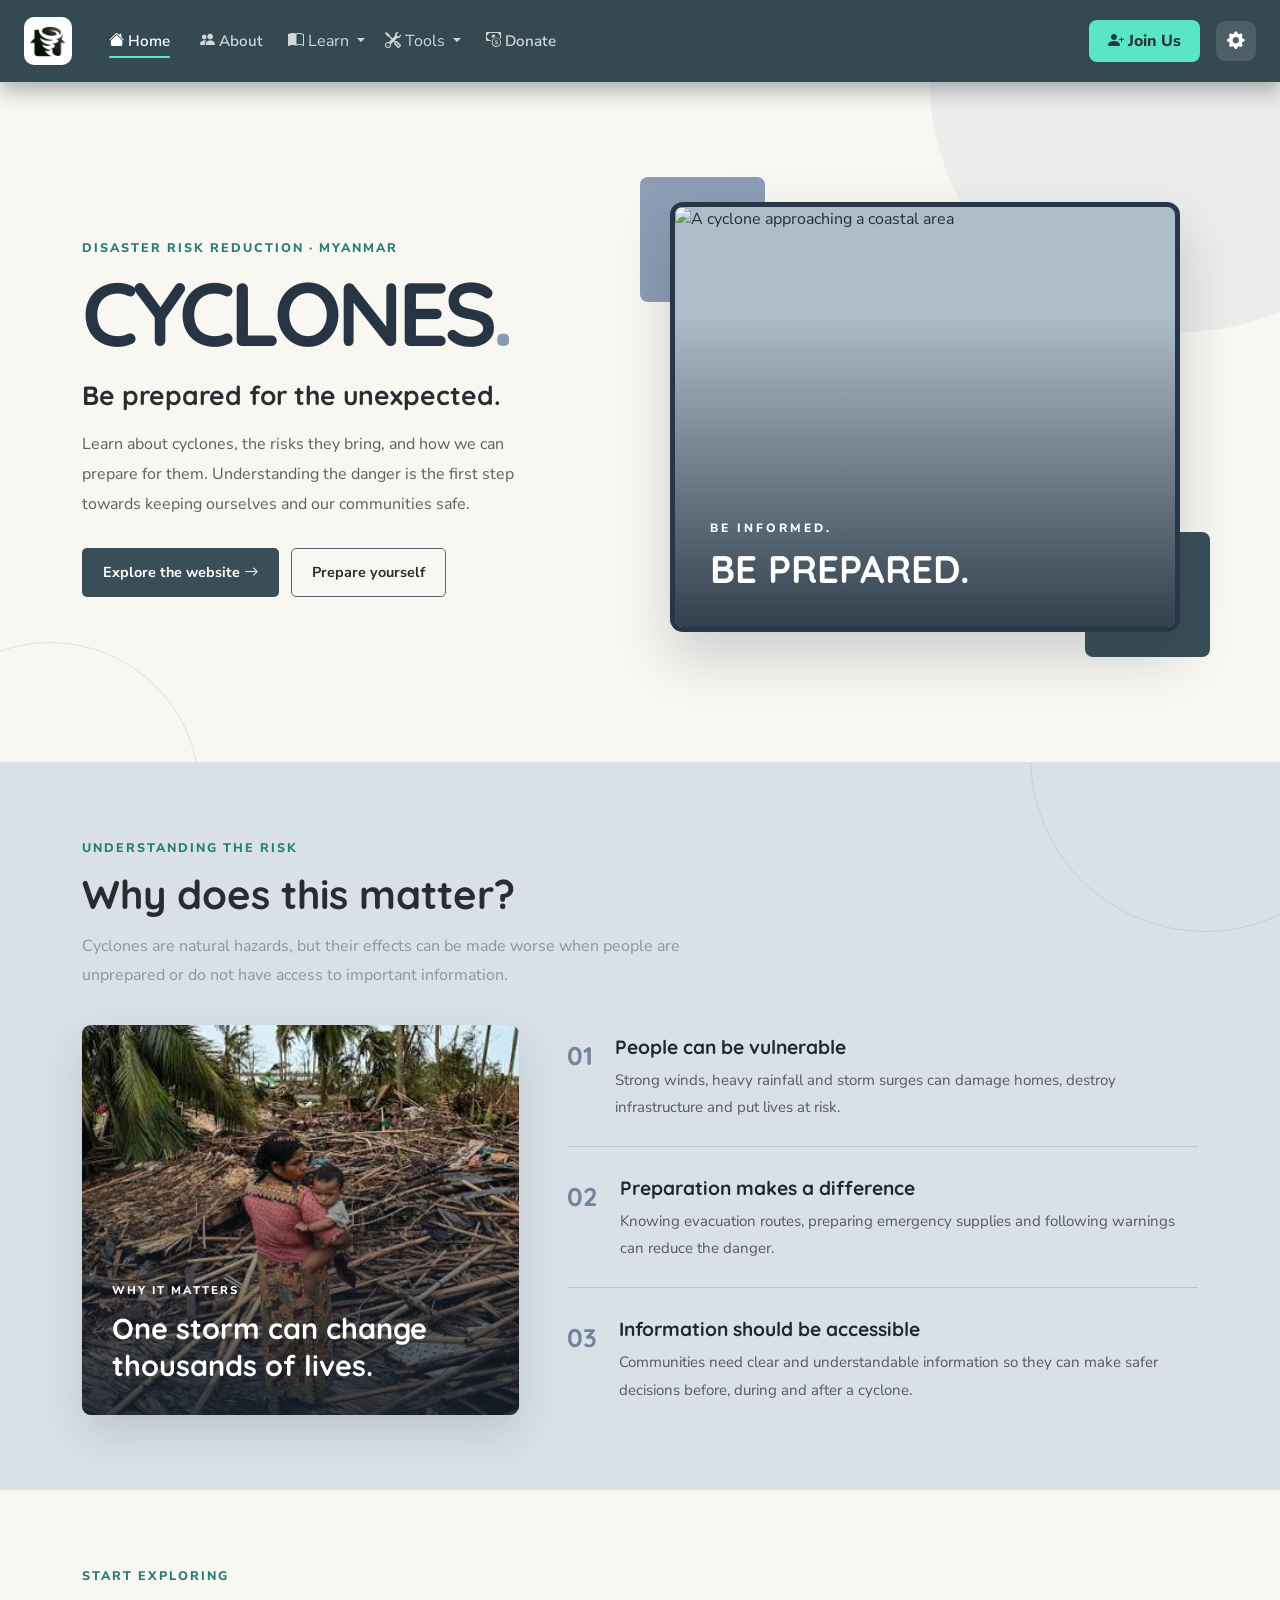
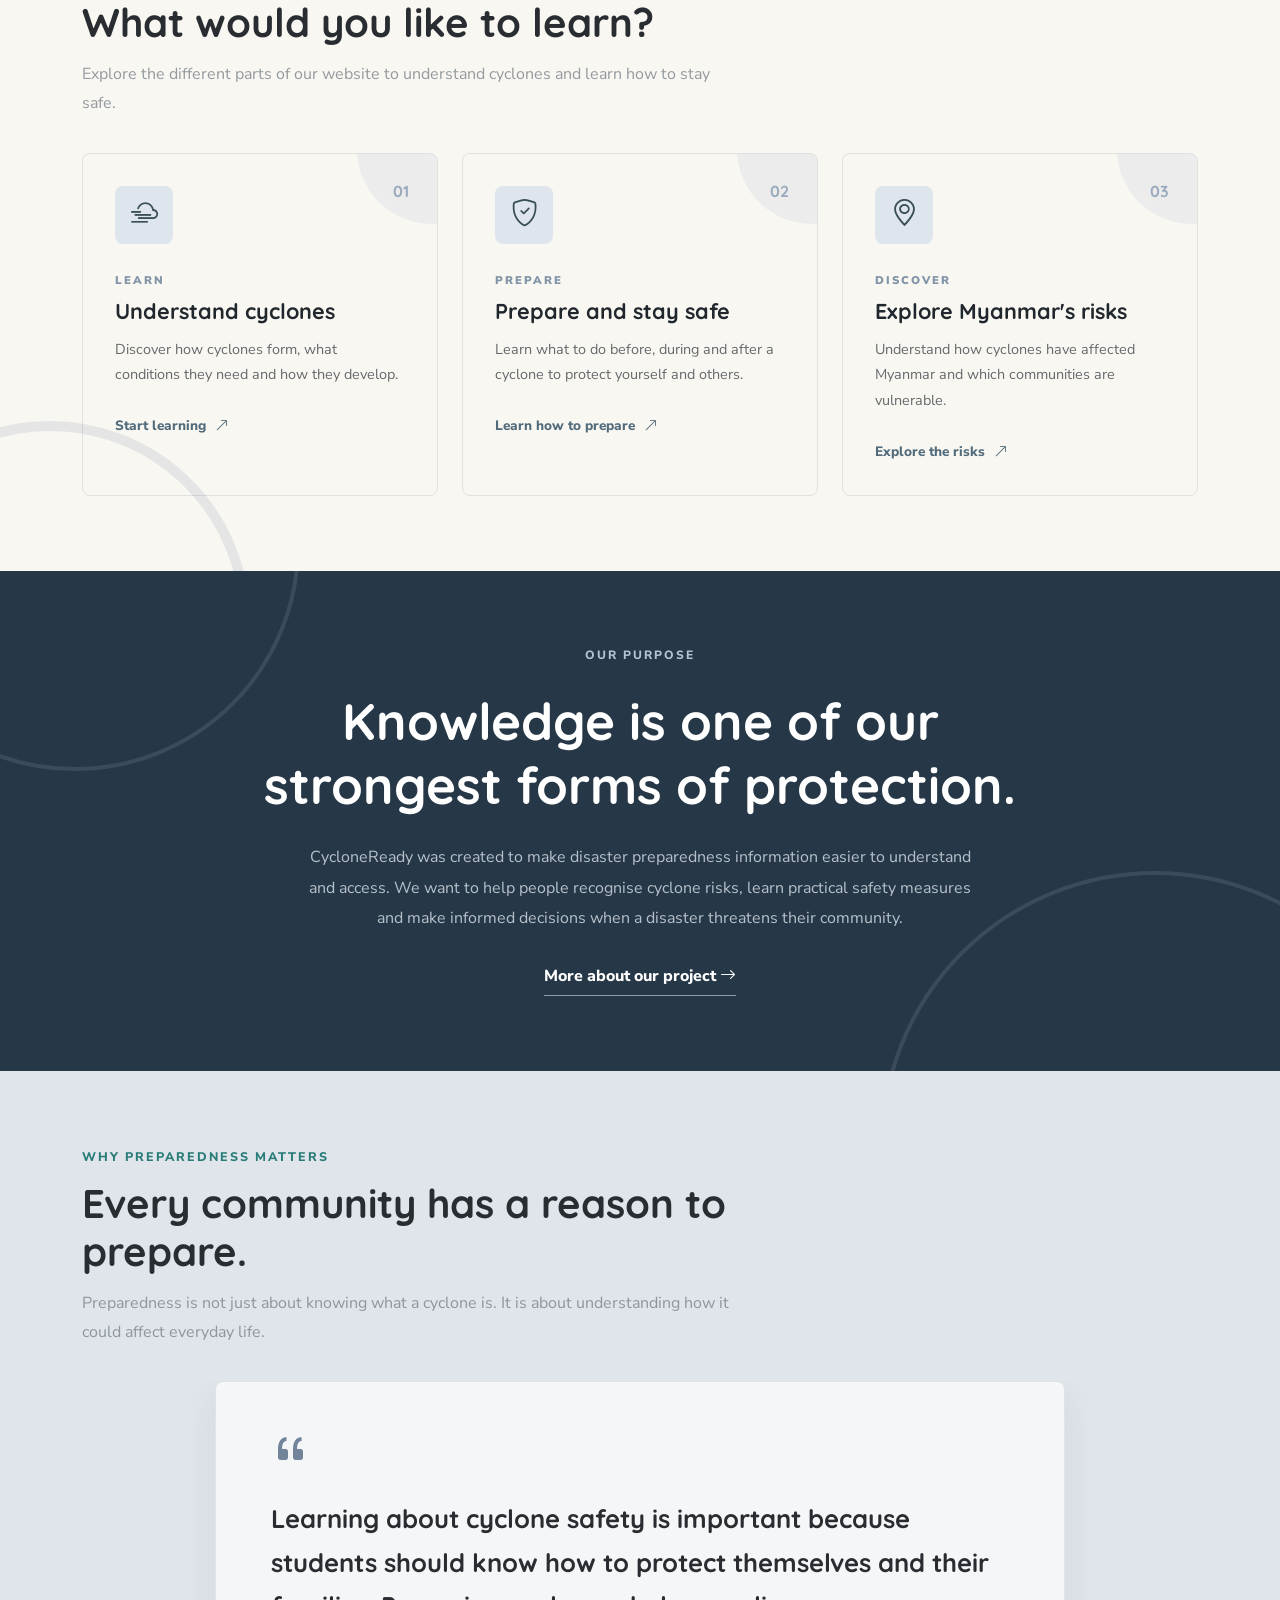
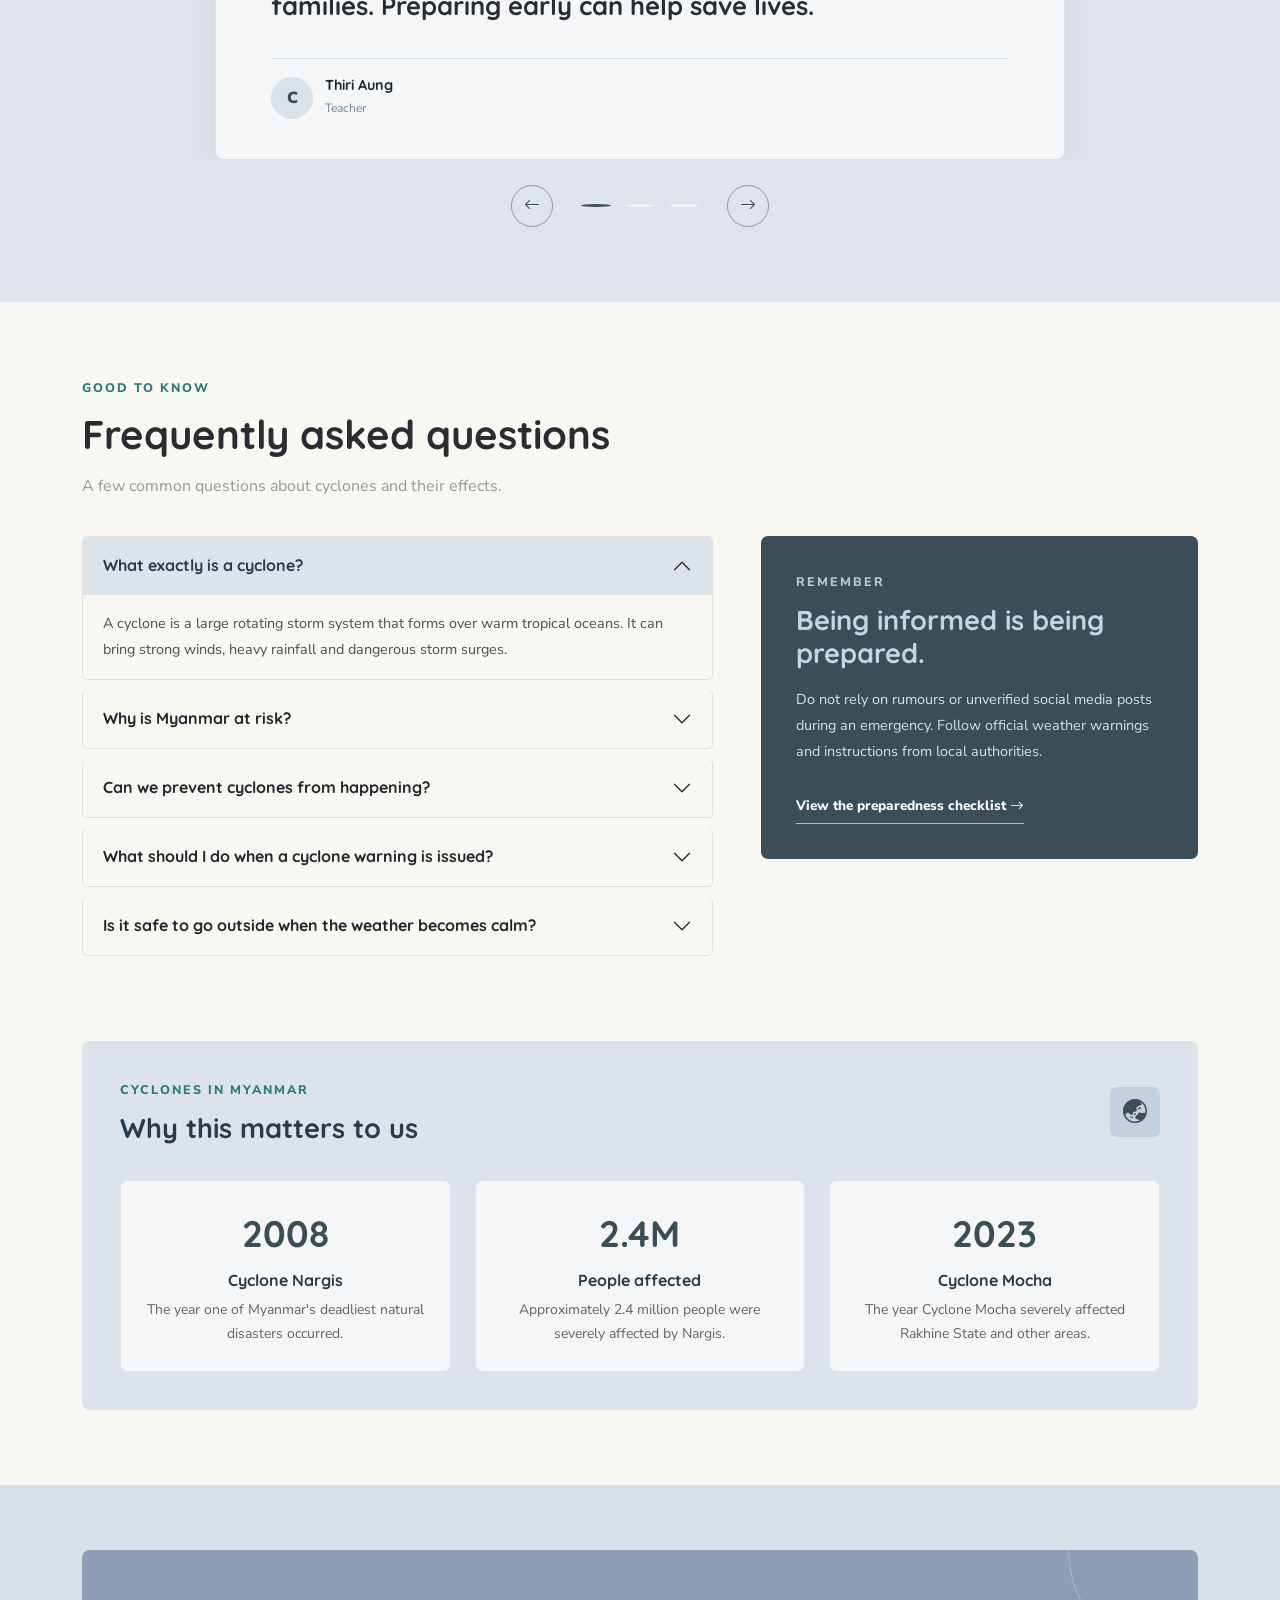
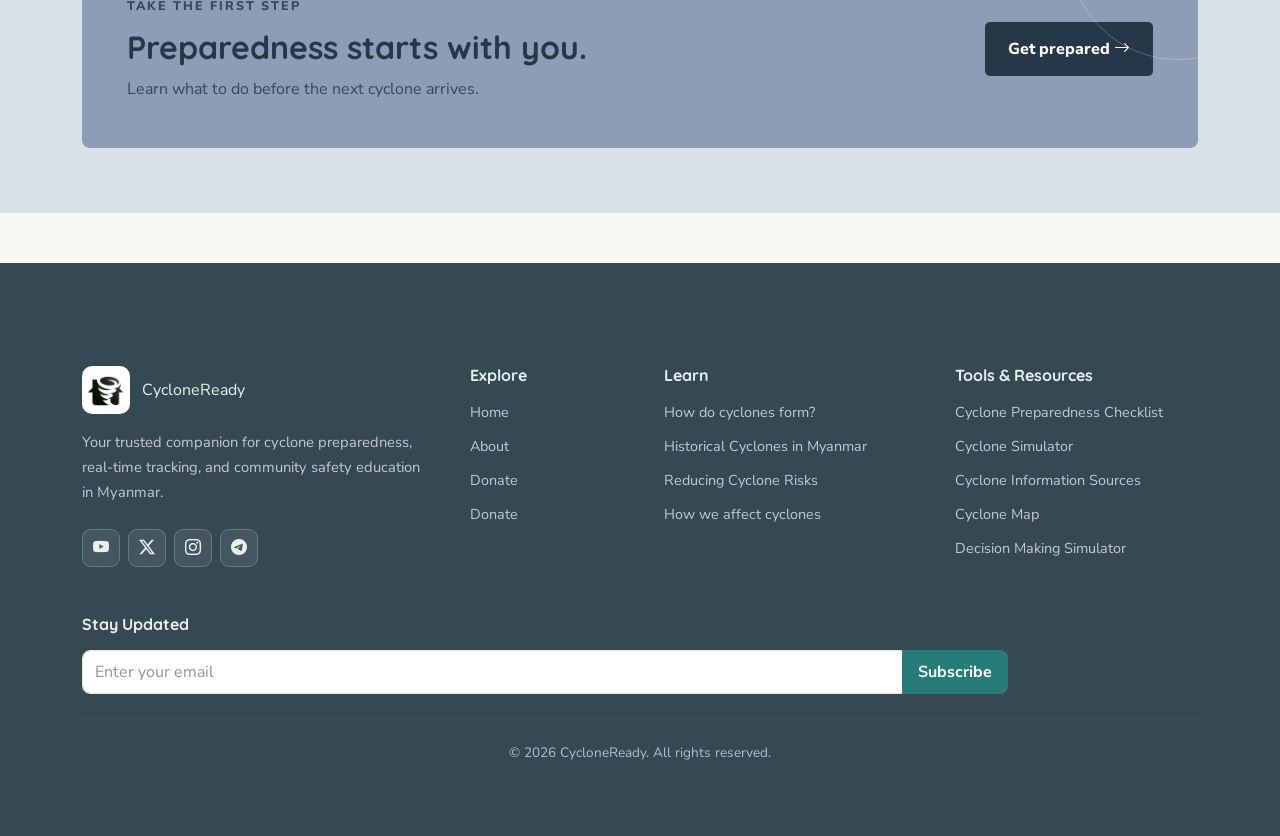
==== commit 7c23108d: "Add files via upload" ====
--- a/index.html
+++ b/index.html
@@ -699,199 +699,170 @@
         </div>
     </section>
 
+     <div class="modal fade" id="authModal" tabindex="-1" aria-labelledby="authModalLabel" aria-hidden="true">
+    <div class="modal-dialog modal-dialog-centered">
+        <div class="modal-content">
+            <div class="modal-header">
+                <div>
+                    <h5 class="modal-title" id="authModalLabel">Welcome to CycloneReady</h5>
+                    <p class="mb-0 text-muted">Join our community and stay prepared.</p>
+                </div>
+                <button type="button" class="btn-close" data-bs-dismiss="modal" aria-label="Close"></button>
+            </div>
+
+            <div class="modal-body">
+                <ul class="nav nav-tabs nav-fill mb-4" id="authTabs" role="tablist">
+                    <li class="nav-item" role="presentation">
+                        <button class="nav-link active w-100" id="signin-tab" data-bs-toggle="tab" data-bs-target="#signinPane" type="button" role="tab" aria-controls="signinPane" aria-selected="true">
+                            Sign In
+                        </button>
+                    </li>
+                    <li class="nav-item" role="presentation">
+                        <button class="nav-link w-100" id="signup-tab" data-bs-toggle="tab" data-bs-target="#signupPane" type="button" role="tab" aria-controls="signupPane" aria-selected="false">
+                            Create Account
+                        </button>
+                    </li>
+                </ul>
+
+                <div class="tab-content" id="authTabContent">
+
+                    <!-- SIGN IN -->
+                    <div class="tab-pane fade show active" id="signinPane" role="tabpanel" aria-labelledby="signin-tab" tabindex="0">
+                        <form id="signinForm" novalidate>
+                            <div class="mb-3">
+                                <label for="signinEmail" class="form-label">Email Address</label>
+                                <input type="email" class="form-control" id="signinEmail" placeholder="Enter your email" maxlength="254" autocomplete="email" required>
+                                <div class="invalid-feedback">Please enter a valid email address.</div>
+                            </div>
+
+                            <div class="mb-3">
+                                <label for="signinPassword" class="form-label">Password</label>
+                                <div class="input-group">
+                                    <input type="password" class="form-control" id="signinPassword" placeholder="Enter your password" autocomplete="current-password" required>
+                                    <button class="btn btn-outline-secondary" type="button" data-toggle-password="signinPassword" aria-label="Show password">
+                                        <i class="bi bi-eye"></i>
+                                    </button>
+                                    <div class="invalid-feedback">Please enter your password.</div>
+                                </div>
+                            </div>
+
+                            <div class="form-check mb-3">
+                                <input class="form-check-input" type="checkbox" id="rememberMe">
+                                <label class="form-check-label" for="rememberMe">Remember me</label>
+                            </div>
+
+                            <div id="signinMessage" class="alert d-none" role="alert"></div>
+
+                            <button type="submit" class="btn btn-primary w-100">Sign In</button>
+                        </form>
+                    </div>
+
+                    <!-- CREATE ACCOUNT -->
+                    <div class="tab-pane fade" id="signupPane" role="tabpanel" aria-labelledby="signup-tab" tabindex="0">
+                        <form id="signupForm" novalidate>
+                            <div class="mb-3">
+                                <label for="signupName" class="form-label">Full Name</label>
+                                <input type="text" class="form-control" id="signupName" placeholder="Enter your name" minlength="2" maxlength="60" autocomplete="name" required>
+                                <div class="invalid-feedback">Please enter your name (at least 2 characters).</div>
+                            </div>
+
+                            <div class="mb-3">
+                                <label for="signupUsername" class="form-label">Username</label>
+                                <input type="text" class="form-control" id="signupUsername" placeholder="Choose a username" minlength="3" maxlength="20" pattern="[A-Za-z0-9_]{3,20}" autocomplete="username" required>
+                                <div class="form-text">Use 3–20 letters, numbers, or underscores.</div>
+                                <div class="invalid-feedback">Use 3–20 letters, numbers, or underscores.</div>
+                            </div>
+
+                            <div class="mb-3">
+                                <label for="signupEmail" class="form-label">Email Address</label>
+                                <input type="email" class="form-control" id="signupEmail" placeholder="Enter your email" maxlength="254" autocomplete="email" required>
+                                <div class="invalid-feedback">Please enter a valid email address.</div>
+                            </div>
+
+
+                            <div class="mb-3">
+                                <label for="signupPassword" class="form-label">Password</label>
+                                <div class="input-group">
+                                    <input type="password" class="form-control" id="signupPassword" placeholder="Create a password" minlength="8" autocomplete="new-password" required>
+                                    <button class="btn btn-outline-secondary" type="button" data-toggle-password="signupPassword" aria-label="Show password">
+                                        <i class="bi bi-eye"></i>
+                                    </button>
+                                    <div class="invalid-feedback">Your password does not meet all requirements.</div>
+                                </div>
+
+                                <div class="mt-2 small">
+                                    <div id="passwordLength" class="text-danger"><i class="bi bi-x-circle me-1"></i>At least 8 characters</div>
+                                    <div id="passwordUpper" class="text-danger"><i class="bi bi-x-circle me-1"></i>At least one uppercase letter</div>
+                                    <div id="passwordLower" class="text-danger"><i class="bi bi-x-circle me-1"></i>At least one lowercase letter</div>
+                                    <div id="passwordNumber" class="text-danger"><i class="bi bi-x-circle me-1"></i>At least one number</div>
+                                </div>
+                            </div>
+
+                            <div class="mb-3">
+                                <label for="confirmPassword" class="form-label">Confirm Password</label>
+                                <div class="input-group">
+                                    <input type="password" class="form-control" id="confirmPassword" placeholder="Enter your password again" autocomplete="new-password" required>
+                                    <button class="btn btn-outline-secondary" type="button" data-toggle-password="confirmPassword" aria-label="Show password">
+                                        <i class="bi bi-eye"></i>
+                                    </button>
+                                    <div class="invalid-feedback">Your passwords must match.</div>
+                                </div>
+                            </div>
+
+                            <div class="mb-3">
+                                <div class="form-check">
+                                    <input class="form-check-input" type="checkbox" id="agreeTerms" required>
+                                    <label class="form-check-label" for="agreeTerms">
+                                        I agree to use CycloneReady responsibly.
+                                    </label>
+                                    <div class="invalid-feedback">You must agree before creating an account.</div>
+                                </div>
+                            </div>
+
+                            <div class="mb-3">
+                                <div class="form-check">
+                                    <input class="form-check-input" type="checkbox" id="newsletterOptIn">
+                                    <label class="form-check-label" for="newsletterOptIn">
+                                        I would like to receive CycloneReady updates.
+                                    </label>
+                                </div>
+                            </div>
+
+                            <div id="signupMessage" class="alert d-none" role="alert"></div>
+
+                            <button type="submit" class="btn btn-primary w-100">Create Account</button>
+                        </form>
+                    </div>
+
+                </div>
+            </div>
+        </div>
+    </div>
+</div>
+
     <div class="modal fade"
-         id="authModal"
+         id="settingsModal"
          tabindex="-1"
-         aria-labelledby="authModalLabel"
+         aria-labelledby="settingsModalLabel"
          aria-hidden="true">
 
         <div class="modal-dialog modal-dialog-centered">
             <div class="modal-content auth-modal-content border-0 shadow-lg">
 
-                <div class="modal-header border-0 pb-0 pt-3 px-4">
+                <div class="modal-header border-0 pb-2 pt-3 px-4">
+
+                    <h5 class="modal-title fw-bold text-modal"
+                        id="settingsModalLabel"
+                        data-translate="preferences">
+                        Preferences
+                    </h5>
+
                     <button type="button"
                             class="btn-close ms-auto shadow-none"
                             data-bs-dismiss="modal"
                             data-translate-aria="close"
                             aria-label="Close">
                     </button>
-                </div>
-
-                <div class="modal-body px-4 pb-4 pt-1">
-
-                    <ul class="nav nav-pills nav-fill mb-3 auth-tabs p-1"
-                        id="authTab"
-                        role="tablist">
-
-                        <li class="nav-item" role="presentation">
-                            <button class="nav-link active fw-semibold py-2"
-                                    id="signin-tab"
-                                    data-bs-toggle="pill"
-                                    data-bs-target="#signin-pane"
-                                    type="button"
-                                    role="tab"
-                                    aria-controls="signin-pane"
-                                    aria-selected="true"
-                                    data-translate="sign_in">
-                                Sign In
-                            </button>
-                        </li>
-
-                        <li class="nav-item" role="presentation">
-                            <button class="nav-link fw-semibold py-2"
-                                    id="signup-tab"
-                                    data-bs-toggle="pill"
-                                    data-bs-target="#signup-pane"
-                                    type="button"
-                                    role="tab"
-                                    aria-controls="signup-pane"
-                                    aria-selected="false"
-                                    data-translate="sign_up">
-                                Sign Up
-                            </button>
-                        </li>
-
-                    </ul>
-
-                    <div class="tab-content modal-uniform-container"
-                         id="authTabContent">
-
-                        <div class="tab-pane fade show active"
-                             id="signin-pane"
-                             role="tabpanel"
-                             aria-labelledby="signin-tab">
-
-                            <form id="signinForm">
-
-                                <div class="mb-3">
-                                    <label for="signinEmail"
-                                           class="form-label text-modal small fw-medium"
-                                           data-translate="email_address">
-                                        Email address
-                                    </label>
-
-                                    <input type="email"
-                                           class="form-control custom-input"
-                                           id="signinEmail"
-                                           placeholder="name@example.com"
-                                           data-translate-placeholder="email_placeholder"
-                                           required>
-                                </div>
-
-                                <div class="mb-3">
-                                    <label for="signinPassword"
-                                           class="form-label text-modal small fw-medium"
-                                           data-translate="password">
-                                        Password
-                                    </label>
-
-                                    <input type="password"
-                                           class="form-control custom-input"
-                                           id="signinPassword"
-                                           placeholder="••••••••"
-                                           data-translate-placeholder="password_placeholder"
-                                           required>
-                                </div>
-
-                                <button type="submit"
-                                        class="btn btn-auth-submit w-100 py-2 mt-3"
-                                        data-translate="sign_in">
-                                    Sign In
-                                </button>
-
-                            </form>
-                        </div>
-
-                        <div class="tab-pane fade"
-                             id="signup-pane"
-                             role="tabpanel"
-                             aria-labelledby="signup-tab">
-
-                            <form id="signupForm">
-
-                                <div class="mb-2">
-                                    <label for="signupName"
-                                           class="form-label text-modal small fw-medium"
-                                           data-translate="full_name">
-                                        Full Name
-                                    </label>
-
-                                    <input type="text"
-                                           class="form-control custom-input"
-                                           id="signupName"
-                                           placeholder="John Doe"
-                                           data-translate-placeholder="name_placeholder"
-                                           required>
-                                </div>
-
-                                <div class="mb-2">
-                                    <label for="signupEmail"
-                                           class="form-label text-modal small fw-medium"
-                                           data-translate="email_address">
-                                        Email address
-                                    </label>
-
-                                    <input type="email"
-                                           class="form-control custom-input"
-                                           id="signupEmail"
-                                           placeholder="name@example.com"
-                                           data-translate-placeholder="email_placeholder"
-                                           required>
-                                </div>
-
-                                <div class="mb-2">
-                                    <label for="signupPassword"
-                                           class="form-label text-modal small fw-medium"
-                                           data-translate="password">
-                                        Password
-                                    </label>
-
-                                    <input type="password"
-                                           class="form-control custom-input"
-                                           id="signupPassword"
-                                           placeholder="Create a password"
-                                           data-translate-placeholder="create_password_placeholder"
-                                           required>
-                                </div>
-
-                                <button type="submit"
-                                        class="btn btn-auth-submit w-100 py-2 mt-3"
-                                        data-translate="sign_up">
-                                    Sign Up
-                                </button>
-
-                            </form>
-                        </div>
-
-                    </div>
-                </div>
-            </div>
-        </div>
-    </div>
-
-    <div class="modal fade"
-         id="settingsModal"
-         tabindex="-1"
-         aria-labelledby="settingsModalLabel"
-         aria-hidden="true">
-
-        <div class="modal-dialog modal-dialog-centered">
-            <div class="modal-content auth-modal-content border-0 shadow-lg">
-
-                <div class="modal-header border-0 pb-2 pt-3 px-4">
-
-                    <h5 class="modal-title fw-bold text-modal"
-                        id="settingsModalLabel"
-                        data-translate="preferences">
-                        Preferences
-                    </h5>
-
-                    <button type="button"
-                            class="btn-close ms-auto shadow-none"
-                            data-bs-dismiss="modal"
-                            data-translate-aria="close"
-                            aria-label="Close">
-                    </button>
 
                 </div>
 
--- a/scripts/css/index.css
+++ b/scripts/css/index.css
@@ -203,6 +203,7 @@
     font-weight: 800;
     letter-spacing: 3px;
     margin-bottom: 8px;
+    color: white;
 }
 
 .hero-image-overlay h3 {
@@ -210,6 +211,7 @@
     font-size: clamp(1.8rem, 3vw, 2.8rem);
     font-weight: 900;
     margin: 0;
+    color: white;
 }
 
 .hero-image-decoration {
@@ -299,6 +301,7 @@
     font-weight: 800;
     letter-spacing: 2px;
     margin-bottom: 10px;
+    color: white;
 }
 
 .why-image-overlay h3 {
@@ -306,6 +309,7 @@
     font-family: 'Quicksand', sans-serif;
     font-size: 1.8rem;
     font-weight: 800;
+    color: white;
     line-height: 1.3;
     margin: 0;
 }
@@ -365,9 +369,9 @@
     position: absolute;
     width: 400px;
     height: 400px;
-    border: 1px solid rgba(82, 101, 120, 0.12);
+    border: 10px solid rgba(82, 101, 120, 0.12);
     border-radius: 50%;
-    bottom: -230px;
+    bottom: -250px;
     left: -150px;
     pointer-events: none;
 }
@@ -492,7 +496,7 @@
 .purpose-section::after {
     content: "";
     position: absolute;
-    border: 1px solid rgba(255,255,255,0.1);
+    border: 4px solid rgba(255,255,255,0.1);
     border-radius: 50%;
     pointer-events: none;
 }
@@ -748,6 +752,7 @@
     font-family: 'Quicksand', sans-serif;
     font-size: 1.7rem;
     font-weight: 800;
+    color: #c2d6e6;
     margin-bottom: 18px;
 }
 
--- a/scripts/template.css
+++ b/scripts/template.css
@@ -19,7 +19,7 @@
     --shadow: 0 8px 24px rgba(29, 49, 48, 0.08);
 }
 
-body.dark-mode {
+body.night-mode {
     --bg-color: #171e20;
     --surface-color: #222c2e;
     --surface-secondary: #293537;
@@ -93,7 +93,7 @@
     min-height: 76px;
     padding: 12px 0;
     background-color: var(--navbar-bg);
-    box-shadow: 0 3px 18px rgba(25, 35, 38, 0.12);
+    box-shadow: 0 10px 18px rgba(25, 35, 38, 0.30);
     transition: background-color 0.25s ease, box-shadow 0.25s ease;
 }
 
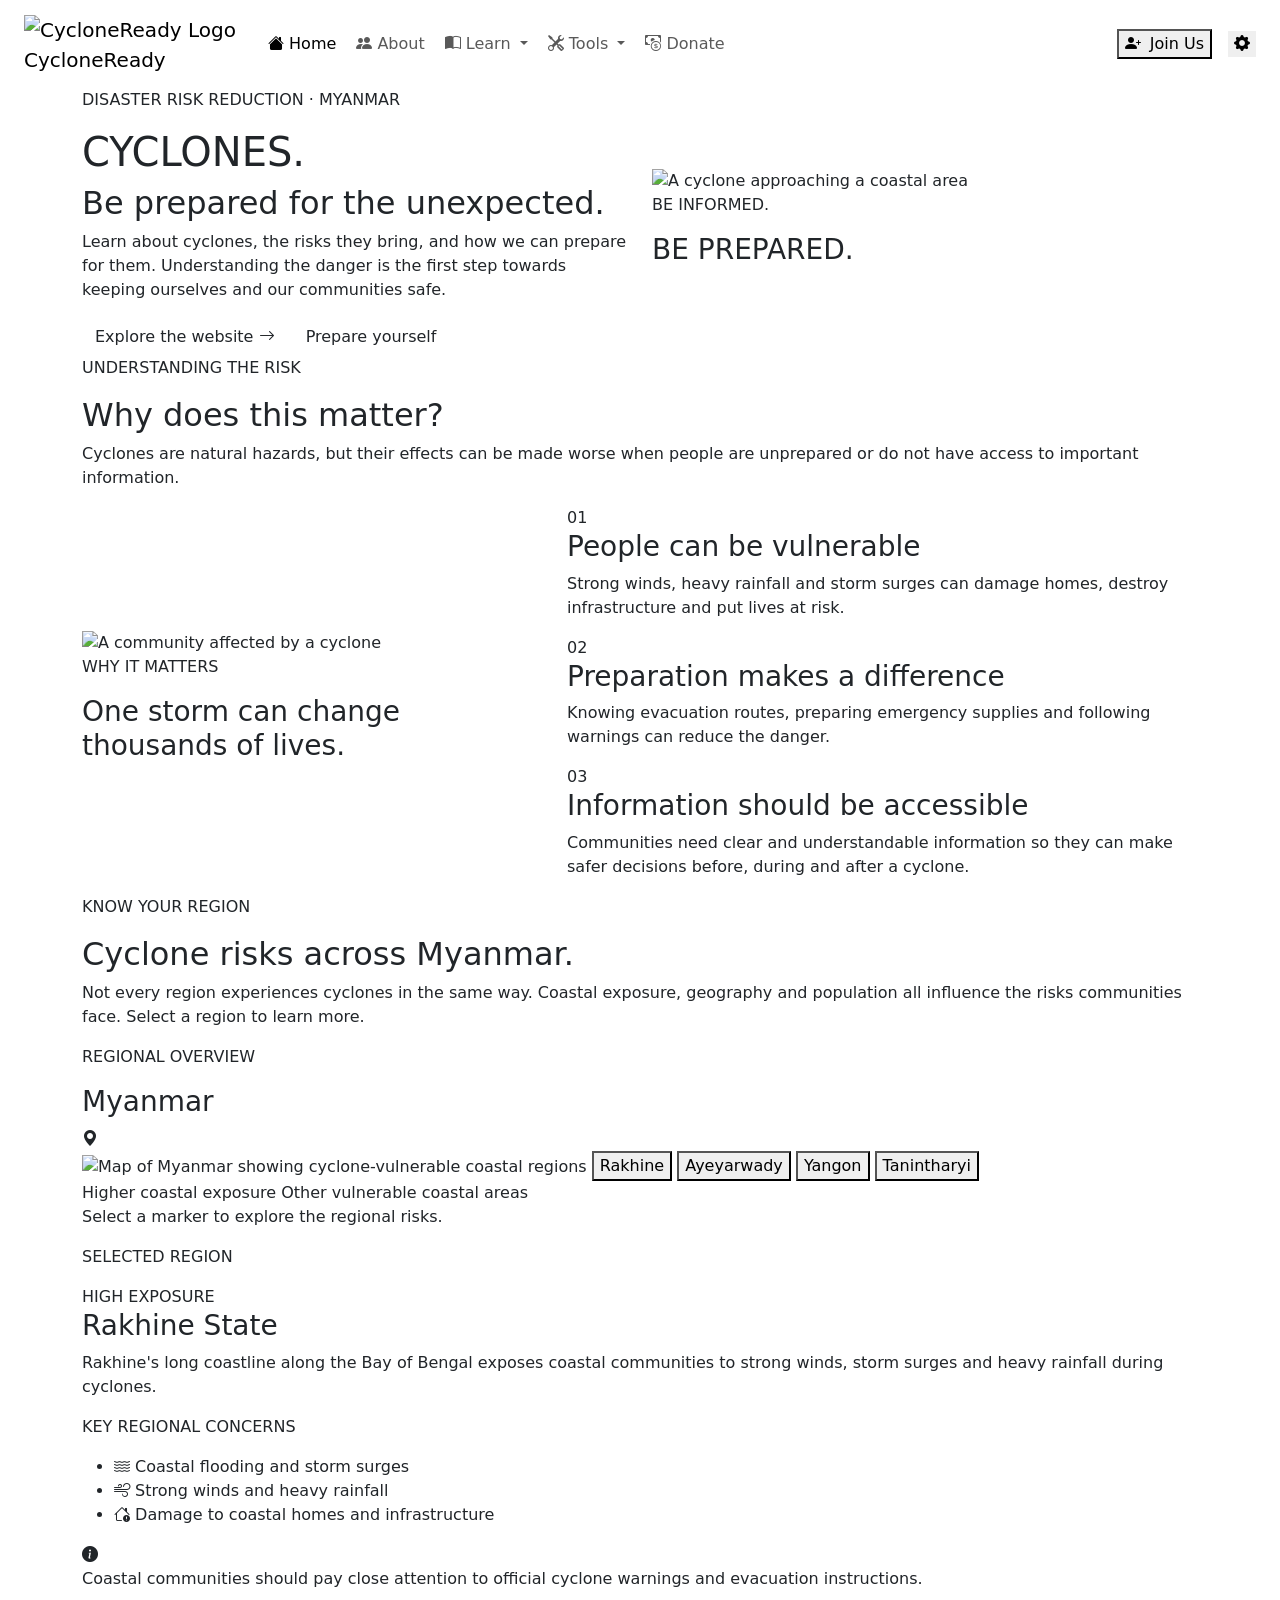
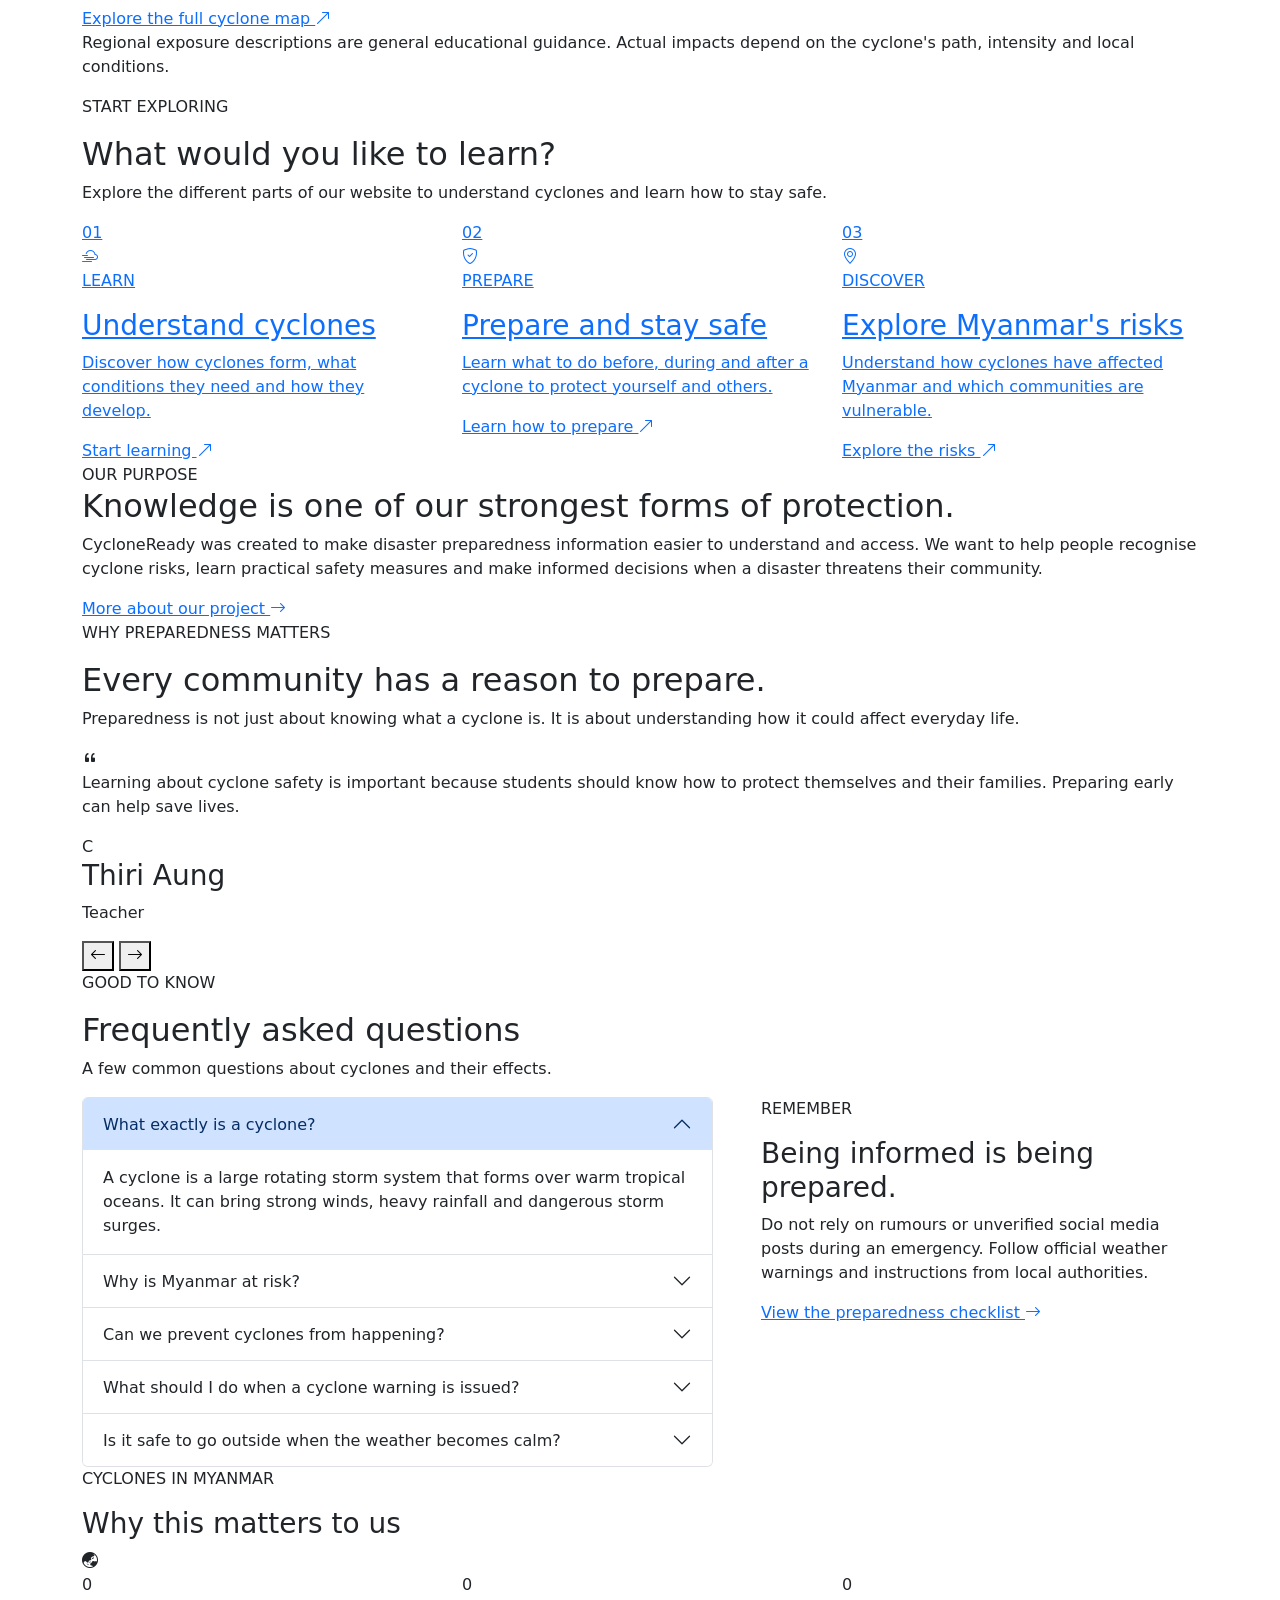
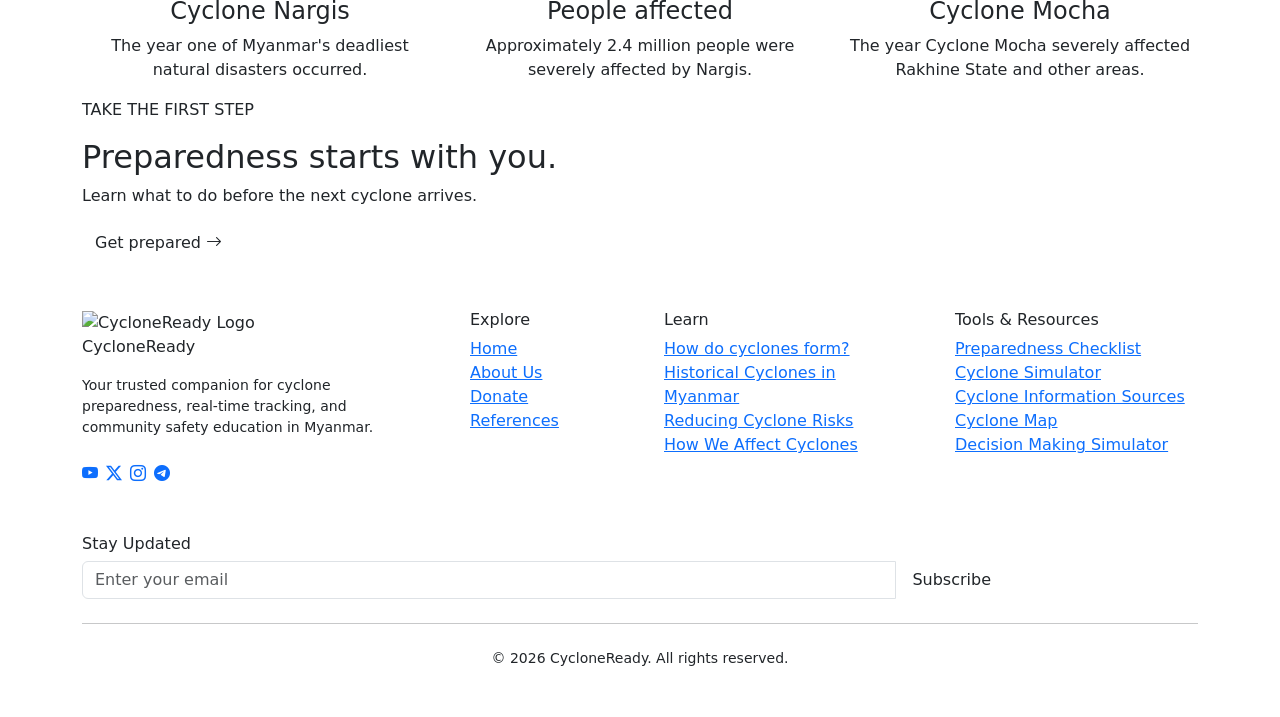
==== commit ec69cc42: "Add files via upload" ====
--- a/index.html
+++ b/index.html
@@ -1,3 +1,4 @@
+
 <!DOCTYPE html>
 <html lang="en">
 
@@ -8,8 +9,6 @@
 
     <link href="https://cdn.jsdelivr.net/npm/bootstrap@5.3.3/dist/css/bootstrap.min.css" rel="stylesheet">
     <link rel="stylesheet" href="https://cdn.jsdelivr.net/npm/bootstrap-icons@1.11.3/font/bootstrap-icons.min.css">
-
-
     <link rel="stylesheet" href="scripts/css/index.css">
     <link rel="stylesheet" href="scripts/template.css">
     <link rel="icon" href="assets/logo.png">
@@ -25,6 +24,7 @@
                     <div class="logo-box">
                         <img src="assets/logo.png" alt="CycloneReady Logo">
                     </div>
+                    <span class="logo-text-area" data-translate="brand_name">Cyclone<span>Ready</span></span>
                 </div>
             </a>
 
@@ -43,136 +43,86 @@
                 <ul class="navbar-nav me-auto mb-2 mb-lg-0 align-items-lg-center gap-lg-1">
 
                     <li class="nav-item">
-                        <a class="nav-link active"
-                           href="index.html"
-                           data-translate="nav_home"
-                           aria-current="page">
+                        <a class="nav-link active" href="index.html" data-translate="nav_home" aria-current="page">
                             <i class="bi bi-house-fill nav-icon"></i>
                             <span>Home</span>
                         </a>
                     </li>
 
                     <li class="nav-item">
-                        <a class="nav-link"
-                           href="pages/aboutus.html"
-                           data-translate="nav_about">
+                        <a class="nav-link" href="pages/aboutus.html" data-translate="nav_about">
                             <i class="bi bi-people-fill nav-icon"></i>
                             <span>About</span>
                         </a>
                     </li>
 
                     <li class="nav-item dropdown">
-                        <a class="nav-link dropdown-toggle"
-                           href="#"
-                           id="learnDropdown"
-                           role="button"
-                           data-bs-toggle="dropdown"
-                           aria-expanded="false"
-                           data-translate="nav_learn">
+                        <a class="nav-link dropdown-toggle" href="#" id="learnDropdown" role="button" data-bs-toggle="dropdown" aria-expanded="false" data-translate="nav_learn">
                             <i class="bi bi-book-half nav-icon"></i>
                             <span>Learn</span>
                         </a>
 
-                        <ul class="dropdown-menu shadow-lg border-0"
-                            aria-labelledby="learnDropdown">
-
+                        <ul class="dropdown-menu shadow-lg border-0" aria-labelledby="learnDropdown">
                             <li>
-                                <a class="dropdown-item py-2 px-3"
-                                   href="pages/learn/howform.html"
-                                   data-translate="learn_formation">
+                                <a class="dropdown-item py-2 px-3" href="pages/learn/howform.html" data-translate="learn_formation">
                                     How do cyclones form?
                                 </a>
                             </li>
-
                             <li>
-                                <a class="dropdown-item py-2 px-3"
-                                   href="pages/learn/historical.html"
-                                   data-translate="learn_history">
+                                <a class="dropdown-item py-2 px-3" href="pages/learn/historical.html" data-translate="learn_history">
                                     Historical Cyclones in Myanmar
                                 </a>
                             </li>
-
                             <li>
-                                <a class="dropdown-item py-2 px-3"
-                                   href="pages/learn/reducingcyclonerisks.html"
-                                   data-translate="learn_risks">
+                                <a class="dropdown-item py-2 px-3" href="pages/learn/reducingcyclonerisks.html" data-translate="learn_risks">
                                     Reducing Cyclone Risks
                                 </a>
                             </li>
-
                             <li>
-                                <a class="dropdown-item py-2 px-3"
-                                   href="pages/learn/weaffect.html"
-                                   data-translate="learn_human_impact">
+                                <a class="dropdown-item py-2 px-3" href="pages/learn/weaffect.html" data-translate="learn_human_impact">
                                     How We Affect Cyclones
                                 </a>
                             </li>
-
                         </ul>
                     </li>
 
                     <li class="nav-item dropdown">
-                        <a class="nav-link dropdown-toggle"
-                           href="#"
-                           id="toolsDropdown"
-                           role="button"
-                           data-bs-toggle="dropdown"
-                           aria-expanded="false"
-                           data-translate="nav_tools">
+                        <a class="nav-link dropdown-toggle" href="#" id="toolsDropdown" role="button" data-bs-toggle="dropdown" aria-expanded="false" data-translate="nav_tools">
                             <i class="bi bi-tools nav-icon"></i>
                             <span>Tools</span>
                         </a>
 
-                        <ul class="dropdown-menu shadow-lg border-0"
-                            aria-labelledby="toolsDropdown">
-
+                        <ul class="dropdown-menu shadow-lg border-0" aria-labelledby="toolsDropdown">
                             <li>
-                                <a class="dropdown-item py-2 px-3"
-                                   href="pages/tools/checklist.html"
-                                   data-translate="tool_checklist">
+                                <a class="dropdown-item py-2 px-3" href="pages/tools/checklist.html" data-translate="tool_checklist">
                                     Preparedness Checklist
                                 </a>
                             </li>
-
                             <li>
-                                <a class="dropdown-item py-2 px-3"
-                                   href="pages/tools/simulator.html"
-                                   data-translate="tool_simulator">
+                                <a class="dropdown-item py-2 px-3" href="pages/tools/simulator.html" data-translate="tool_simulator">
                                     Cyclone Simulator
                                 </a>
                             </li>
-
                             <li>
-                                <a class="dropdown-item py-2 px-3"
-                                   href="pages/tools/cycnews.html"
-                                   data-translate="tool_sources">
+                                <a class="dropdown-item py-2 px-3" href="pages/tools/cycnews.html" data-translate="tool_sources">
                                     Information Sources
                                 </a>
                             </li>
-
                             <li>
-                                <a class="dropdown-item py-2 px-3"
-                                   href="pages/tools/map.html"
-                                   data-translate="tool_map">
+                                <a class="dropdown-item py-2 px-3" href="pages/tools/map.html" data-translate="tool_map">
                                     Cyclone Map
                                 </a>
                             </li>
-
                             <li>
-                                <a class="dropdown-item py-2 px-3"
-                                   href="pages/tools/vn.html"
-                                   data-translate="tool_decision">
+                                <a class="dropdown-item py-2 px-3" href="pages/tools/vn.html" data-translate="tool_decision">
                                     Decision Making Simulator
                                 </a>
                             </li>
-
                         </ul>
                     </li>
 
                     <li class="nav-item">
-                        <a class="nav-link"
-                           href="pages/donate.html"
-                           data-translate="nav_donate">
+                        <a class="nav-link" href="pages/donate.html" data-translate="nav_donate">
                             <i class="bi bi-cash-coin nav-icon"></i>
                             <span>Donate</span>
                         </a>
@@ -182,24 +132,12 @@
 
                 <div class="d-flex align-items-center gap-3 mt-3 mt-lg-0 navbar-actions">
 
-                    <button type="button"
-                            class="btn-join"
-                            id="userAccountBtn"
-                            data-bs-toggle="modal"
-                            data-bs-target="#authModal"
-                            data-translate="join_us">
+                    <button type="button" class="btn-join" id="userAccountBtn" data-bs-toggle="modal" data-bs-target="#authModal" data-translate="join_us">
                         <i class="bi bi-person-plus-fill me-1"></i>
                         Join Us
                     </button>
 
-                    <button type="button"
-                            class="settings-btn border-0"
-                            data-bs-toggle="modal"
-                            data-bs-target="#settingsModal"
-                            data-translate-title="settings"
-                            data-translate-aria="settings"
-                            title="Settings"
-                            aria-label="Settings">
+                    <button type="button" class="settings-btn border-0" data-bs-toggle="modal" data-bs-target="#settingsModal" data-translate-title="settings" data-translate-aria="settings" title="Settings" aria-label="Settings">
                         <i class="bi bi-gear-fill"></i>
                     </button>
 
@@ -322,6 +260,129 @@
         </div>
     </section>
 
+    <section class="regional-section section-padding">
+        <div class="container">
+
+            <div class="section-heading">
+                <p class="eyebrow">KNOW YOUR REGION</p>
+                <h2>Cyclone risks across Myanmar.</h2>
+                <p>
+                    Not every region experiences cyclones in the same way.
+                    Coastal exposure, geography and population all influence
+                    the risks communities face. Select a region to learn more.
+                </p>
+            </div>
+
+            <div class="regional-layout">
+
+                <div class="regional-map-panel">
+
+                    <div class="regional-map-heading">
+                        <div>
+                            <p class="regional-map-label">REGIONAL OVERVIEW</p>
+                            <h3>Myanmar</h3>
+                        </div>
+
+                        <span class="regional-map-icon">
+                            <i class="bi bi-geo-alt-fill"></i>
+                        </span>
+                    </div>
+
+                    <div class="regional-map">
+                        <img src="assets/myanmar-map.jpg" alt="Map of Myanmar showing cyclone-vulnerable coastal regions" class="regional-map-image">
+
+                        <button class="regional-marker rakhine-marker active" type="button" data-region="rakhine" aria-label="Rakhine State" aria-pressed="true">
+    <span class="regional-marker-dot"></span>
+    <span class="regional-marker-label">Rakhine</span>
+</button>
+
+<button class="regional-marker ayeyarwady-marker" type="button" data-region="ayeyarwady" aria-label="Ayeyarwady Region" aria-pressed="false">
+    <span class="regional-marker-dot"></span>
+    <span class="regional-marker-label">Ayeyarwady</span>
+</button>
+
+<button class="regional-marker yangon-marker" type="button" data-region="yangon" aria-label="Yangon Region" aria-pressed="false">
+    <span class="regional-marker-dot"></span>
+    <span class="regional-marker-label">Yangon</span>
+</button>
+
+
+
+<button class="regional-marker tanintharyi-marker" type="button" data-region="tanintharyi" aria-label="Tanintharyi Region" aria-pressed="false">
+    <span class="regional-marker-dot"></span>
+    <span class="regional-marker-label">Tanintharyi</span>
+</button>
+                    </div>
+
+                    <div class="regional-map-legend">
+                        <span><i class="legend-dot high"></i> Higher coastal exposure</span>
+                        <span><i class="legend-dot moderate"></i> Other vulnerable coastal areas</span>
+                    </div>
+
+                    <p class="regional-map-note">
+                        Select a marker to explore the regional risks.
+                    </p>
+
+                </div>
+
+                <div class="regional-information">
+
+                    <div class="regional-info-top">
+                        <p class="eyebrow">SELECTED REGION</p>
+                        <span class="regional-risk-badge" id="regionalRisk">HIGH EXPOSURE</span>
+                    </div>
+
+                    <h3 id="regionalName">Rakhine State</h3>
+
+                    <p class="regional-description" id="regionalDescription">
+                        Rakhine's long coastline along the Bay of Bengal exposes
+                        coastal communities to strong winds, storm surges and
+                        heavy rainfall during cyclones.
+                    </p>
+
+                    <div class="regional-divider"></div>
+
+                    <p class="regional-detail-heading">KEY REGIONAL CONCERNS</p>
+
+                    <ul class="regional-concerns" id="regionalConcerns">
+                        <li>
+                            <i class="bi bi-water"></i>
+                            <span>Coastal flooding and storm surges</span>
+                        </li>
+                        <li>
+                            <i class="bi bi-wind"></i>
+                            <span>Strong winds and heavy rainfall</span>
+                        </li>
+                        <li>
+                            <i class="bi bi-house-exclamation"></i>
+                            <span>Damage to coastal homes and infrastructure</span>
+                        </li>
+                    </ul>
+
+                    <div class="regional-advice">
+                        <i class="bi bi-info-circle-fill"></i>
+                        <p id="regionalAdvice">
+                            Coastal communities should pay close attention to
+                            official cyclone warnings and evacuation instructions.
+                        </p>
+                    </div>
+
+                    <a href="pages/tools/map.html" class="regional-explore-link">
+                        Explore the full cyclone map <i class="bi bi-arrow-up-right"></i>
+                    </a>
+
+                </div>
+
+            </div>
+
+            <p class="regional-disclaimer">
+                Regional exposure descriptions are general educational guidance.
+                Actual impacts depend on the cyclone's path, intensity and local conditions.
+            </p>
+
+        </div>
+    </section>
+
     <section class="explore-section section-padding" id="explore">
         <div class="container">
 
@@ -487,27 +548,17 @@
 
                 <div class="testimonial-controls">
 
-                    <button class="testimonial-control" type="button"
-                        data-bs-target="#voicesCarousel" data-bs-slide="prev"
-                        aria-label="Previous testimonial">
+                    <button class="testimonial-control" type="button" data-bs-target="#voicesCarousel" data-bs-slide="prev" aria-label="Previous testimonial">
                         <i class="bi bi-arrow-left"></i>
                     </button>
 
                     <div class="carousel-indicators testimonial-indicators">
-                        <button type="button" data-bs-target="#voicesCarousel"
-                            data-bs-slide-to="0" class="active"
-                            aria-current="true" aria-label="Testimonial 1"></button>
-
-                        <button type="button" data-bs-target="#voicesCarousel"
-                            data-bs-slide-to="1" aria-label="Testimonial 2"></button>
-
-                        <button type="button" data-bs-target="#voicesCarousel"
-                            data-bs-slide-to="2" aria-label="Testimonial 3"></button>
-                    </div>
-
-                    <button class="testimonial-control" type="button"
-                        data-bs-target="#voicesCarousel" data-bs-slide="next"
-                        aria-label="Next testimonial">
+                        <button type="button" data-bs-target="#voicesCarousel" data-bs-slide-to="0" class="active" aria-current="true" aria-label="Testimonial 1"></button>
+                        <button type="button" data-bs-target="#voicesCarousel" data-bs-slide-to="1" aria-label="Testimonial 2"></button>
+                        <button type="button" data-bs-target="#voicesCarousel" data-bs-slide-to="2" aria-label="Testimonial 3"></button>
+                    </div>
+
+                    <button class="testimonial-control" type="button" data-bs-target="#voicesCarousel" data-bs-slide="next" aria-label="Next testimonial">
                         <i class="bi bi-arrow-right"></i>
                     </button>
 
@@ -533,8 +584,7 @@
 
                         <div class="accordion-item">
                             <h3 class="accordion-header">
-                                <button class="accordion-button" type="button"
-                                    data-bs-toggle="collapse" data-bs-target="#faqOne">
+                                <button class="accordion-button" type="button" data-bs-toggle="collapse" data-bs-target="#faqOne">
                                     What exactly is a cyclone?
                                 </button>
                             </h3>
@@ -550,8 +600,7 @@
 
                         <div class="accordion-item">
                             <h3 class="accordion-header">
-                                <button class="accordion-button collapsed" type="button"
-                                    data-bs-toggle="collapse" data-bs-target="#faqTwo">
+                                <button class="accordion-button collapsed" type="button" data-bs-toggle="collapse" data-bs-target="#faqTwo">
                                     Why is Myanmar at risk?
                                 </button>
                             </h3>
@@ -567,8 +616,7 @@
 
                         <div class="accordion-item">
                             <h3 class="accordion-header">
-                                <button class="accordion-button collapsed" type="button"
-                                    data-bs-toggle="collapse" data-bs-target="#faqThree">
+                                <button class="accordion-button collapsed" type="button" data-bs-toggle="collapse" data-bs-target="#faqThree">
                                     Can we prevent cyclones from happening?
                                 </button>
                             </h3>
@@ -584,8 +632,7 @@
 
                         <div class="accordion-item">
                             <h3 class="accordion-header">
-                                <button class="accordion-button collapsed" type="button"
-                                    data-bs-toggle="collapse" data-bs-target="#faqFour">
+                                <button class="accordion-button collapsed" type="button" data-bs-toggle="collapse" data-bs-target="#faqFour">
                                     What should I do when a cyclone warning is issued?
                                 </button>
                             </h3>
@@ -601,8 +648,7 @@
 
                         <div class="accordion-item">
                             <h3 class="accordion-header">
-                                <button class="accordion-button collapsed" type="button"
-                                    data-bs-toggle="collapse" data-bs-target="#faqFive">
+                                <button class="accordion-button collapsed" type="button" data-bs-toggle="collapse" data-bs-target="#faqFive">
                                     Is it safe to go outside when the weather becomes calm?
                                 </button>
                             </h3>
@@ -699,187 +745,169 @@
         </div>
     </section>
 
-     <div class="modal fade" id="authModal" tabindex="-1" aria-labelledby="authModalLabel" aria-hidden="true">
-    <div class="modal-dialog modal-dialog-centered">
-        <div class="modal-content">
-            <div class="modal-header">
-                <div>
-                    <h5 class="modal-title" id="authModalLabel">Welcome to CycloneReady</h5>
-                    <p class="mb-0 text-muted">Join our community and stay prepared.</p>
-                </div>
-                <button type="button" class="btn-close" data-bs-dismiss="modal" aria-label="Close"></button>
-            </div>
-
-            <div class="modal-body">
-                <ul class="nav nav-tabs nav-fill mb-4" id="authTabs" role="tablist">
-                    <li class="nav-item" role="presentation">
-                        <button class="nav-link active w-100" id="signin-tab" data-bs-toggle="tab" data-bs-target="#signinPane" type="button" role="tab" aria-controls="signinPane" aria-selected="true">
-                            Sign In
-                        </button>
-                    </li>
-                    <li class="nav-item" role="presentation">
-                        <button class="nav-link w-100" id="signup-tab" data-bs-toggle="tab" data-bs-target="#signupPane" type="button" role="tab" aria-controls="signupPane" aria-selected="false">
-                            Create Account
-                        </button>
-                    </li>
-                </ul>
-
-                <div class="tab-content" id="authTabContent">
-
-                    <!-- SIGN IN -->
-                    <div class="tab-pane fade show active" id="signinPane" role="tabpanel" aria-labelledby="signin-tab" tabindex="0">
-                        <form id="signinForm" novalidate>
-                            <div class="mb-3">
-                                <label for="signinEmail" class="form-label">Email Address</label>
-                                <input type="email" class="form-control" id="signinEmail" placeholder="Enter your email" maxlength="254" autocomplete="email" required>
-                                <div class="invalid-feedback">Please enter a valid email address.</div>
-                            </div>
-
-                            <div class="mb-3">
-                                <label for="signinPassword" class="form-label">Password</label>
-                                <div class="input-group">
-                                    <input type="password" class="form-control" id="signinPassword" placeholder="Enter your password" autocomplete="current-password" required>
-                                    <button class="btn btn-outline-secondary" type="button" data-toggle-password="signinPassword" aria-label="Show password">
-                                        <i class="bi bi-eye"></i>
-                                    </button>
-                                    <div class="invalid-feedback">Please enter your password.</div>
-                                </div>
-                            </div>
-
-                            <div class="form-check mb-3">
-                                <input class="form-check-input" type="checkbox" id="rememberMe">
-                                <label class="form-check-label" for="rememberMe">Remember me</label>
-                            </div>
-
-                            <div id="signinMessage" class="alert d-none" role="alert"></div>
-
-                            <button type="submit" class="btn btn-primary w-100">Sign In</button>
-                        </form>
-                    </div>
-
-                    <!-- CREATE ACCOUNT -->
-                    <div class="tab-pane fade" id="signupPane" role="tabpanel" aria-labelledby="signup-tab" tabindex="0">
-                        <form id="signupForm" novalidate>
-                            <div class="mb-3">
-                                <label for="signupName" class="form-label">Full Name</label>
-                                <input type="text" class="form-control" id="signupName" placeholder="Enter your name" minlength="2" maxlength="60" autocomplete="name" required>
-                                <div class="invalid-feedback">Please enter your name (at least 2 characters).</div>
-                            </div>
-
-                            <div class="mb-3">
-                                <label for="signupUsername" class="form-label">Username</label>
-                                <input type="text" class="form-control" id="signupUsername" placeholder="Choose a username" minlength="3" maxlength="20" pattern="[A-Za-z0-9_]{3,20}" autocomplete="username" required>
-                                <div class="form-text">Use 3–20 letters, numbers, or underscores.</div>
-                                <div class="invalid-feedback">Use 3–20 letters, numbers, or underscores.</div>
-                            </div>
-
-                            <div class="mb-3">
-                                <label for="signupEmail" class="form-label">Email Address</label>
-                                <input type="email" class="form-control" id="signupEmail" placeholder="Enter your email" maxlength="254" autocomplete="email" required>
-                                <div class="invalid-feedback">Please enter a valid email address.</div>
-                            </div>
-
-
-                            <div class="mb-3">
-                                <label for="signupPassword" class="form-label">Password</label>
-                                <div class="input-group">
-                                    <input type="password" class="form-control" id="signupPassword" placeholder="Create a password" minlength="8" autocomplete="new-password" required>
-                                    <button class="btn btn-outline-secondary" type="button" data-toggle-password="signupPassword" aria-label="Show password">
-                                        <i class="bi bi-eye"></i>
-                                    </button>
-                                    <div class="invalid-feedback">Your password does not meet all requirements.</div>
-                                </div>
-
-                                <div class="mt-2 small">
-                                    <div id="passwordLength" class="text-danger"><i class="bi bi-x-circle me-1"></i>At least 8 characters</div>
-                                    <div id="passwordUpper" class="text-danger"><i class="bi bi-x-circle me-1"></i>At least one uppercase letter</div>
-                                    <div id="passwordLower" class="text-danger"><i class="bi bi-x-circle me-1"></i>At least one lowercase letter</div>
-                                    <div id="passwordNumber" class="text-danger"><i class="bi bi-x-circle me-1"></i>At least one number</div>
-                                </div>
-                            </div>
-
-                            <div class="mb-3">
-                                <label for="confirmPassword" class="form-label">Confirm Password</label>
-                                <div class="input-group">
-                                    <input type="password" class="form-control" id="confirmPassword" placeholder="Enter your password again" autocomplete="new-password" required>
-                                    <button class="btn btn-outline-secondary" type="button" data-toggle-password="confirmPassword" aria-label="Show password">
-                                        <i class="bi bi-eye"></i>
-                                    </button>
-                                    <div class="invalid-feedback">Your passwords must match.</div>
-                                </div>
-                            </div>
-
-                            <div class="mb-3">
-                                <div class="form-check">
-                                    <input class="form-check-input" type="checkbox" id="agreeTerms" required>
-                                    <label class="form-check-label" for="agreeTerms">
-                                        I agree to use CycloneReady responsibly.
-                                    </label>
-                                    <div class="invalid-feedback">You must agree before creating an account.</div>
-                                </div>
-                            </div>
-
-                            <div class="mb-3">
-                                <div class="form-check">
-                                    <input class="form-check-input" type="checkbox" id="newsletterOptIn">
-                                    <label class="form-check-label" for="newsletterOptIn">
-                                        I would like to receive CycloneReady updates.
-                                    </label>
-                                </div>
-                            </div>
-
-                            <div id="signupMessage" class="alert d-none" role="alert"></div>
-
-                            <button type="submit" class="btn btn-primary w-100">Create Account</button>
-                        </form>
-                    </div>
-
+    <div class="modal fade" id="authModal" tabindex="-1" aria-labelledby="authModalLabel" aria-hidden="true">
+        <div class="modal-dialog modal-dialog-centered">
+            <div class="modal-content">
+                <div class="modal-header">
+                    <div>
+                        <h5 class="modal-title" id="authModalLabel">Welcome to CycloneReady</h5>
+                        <p class="mb-0 text-muted">Join our community and stay prepared.</p>
+                    </div>
+                    <button type="button" class="btn-close" data-bs-dismiss="modal" aria-label="Close"></button>
+                </div>
+
+                <div class="modal-body">
+                    <ul class="nav nav-tabs nav-fill mb-4" id="authTabs" role="tablist">
+                        <li class="nav-item" role="presentation">
+                            <button class="nav-link active w-100" id="signin-tab" data-bs-toggle="tab" data-bs-target="#signinPane" type="button" role="tab" aria-controls="signinPane" aria-selected="true">
+                                Sign In
+                            </button>
+                        </li>
+                        <li class="nav-item" role="presentation">
+                            <button class="nav-link w-100" id="signup-tab" data-bs-toggle="tab" data-bs-target="#signupPane" type="button" role="tab" aria-controls="signupPane" aria-selected="false">
+                                Create Account
+                            </button>
+                        </li>
+                    </ul>
+
+                    <div class="tab-content" id="authTabContent">
+
+                        <div class="tab-pane fade show active" id="signinPane" role="tabpanel" aria-labelledby="signin-tab" tabindex="0">
+                            <form id="signinForm" novalidate>
+                                <div class="mb-3">
+                                    <label for="signinEmail" class="form-label">Email Address</label>
+                                    <input type="email" class="form-control" id="signinEmail" placeholder="Enter your email" maxlength="254" autocomplete="email" required>
+                                    <div class="invalid-feedback">Please enter a valid email address.</div>
+                                </div>
+
+                                <div class="mb-3">
+                                    <label for="signinPassword" class="form-label">Password</label>
+                                    <div class="input-group">
+                                        <input type="password" class="form-control" id="signinPassword" placeholder="Enter your password" autocomplete="current-password" required>
+                                        <button class="btn btn-outline-secondary" type="button" data-toggle-password="signinPassword" aria-label="Show password">
+                                            <i class="bi bi-eye"></i>
+                                        </button>
+                                        <div class="invalid-feedback">Please enter your password.</div>
+                                    </div>
+                                </div>
+
+                                <div class="form-check mb-3">
+                                    <input class="form-check-input" type="checkbox" id="rememberMe">
+                                    <label class="form-check-label" for="rememberMe">Remember me</label>
+                                </div>
+
+                                <div id="signinMessage" class="alert d-none" role="alert"></div>
+
+                                <button type="submit" class="btn btn-primary w-100">Sign In</button>
+                            </form>
+                        </div>
+
+                        <div class="tab-pane fade" id="signupPane" role="tabpanel" aria-labelledby="signup-tab" tabindex="0">
+                            <form id="signupForm" novalidate>
+                                <div class="mb-3">
+                                    <label for="signupName" class="form-label">Full Name</label>
+                                    <input type="text" class="form-control" id="signupName" placeholder="Enter your name" minlength="2" maxlength="60" autocomplete="name" required>
+                                    <div class="invalid-feedback">Please enter your name (at least 2 characters).</div>
+                                </div>
+
+                                <div class="mb-3">
+                                    <label for="signupUsername" class="form-label">Username</label>
+                                    <input type="text" class="form-control" id="signupUsername" placeholder="Choose a username" minlength="3" maxlength="20" pattern="[A-Za-z0-9_]{3,20}" autocomplete="username" required>
+                                    <div class="form-text">Use 3–20 letters, numbers, or underscores.</div>
+                                    <div class="invalid-feedback">Use 3–20 letters, numbers, or underscores.</div>
+                                </div>
+
+                                <div class="mb-3">
+                                    <label for="signupEmail" class="form-label">Email Address</label>
+                                    <input type="email" class="form-control" id="signupEmail" placeholder="Enter your email" maxlength="254" autocomplete="email" required>
+                                    <div class="invalid-feedback">Please enter a valid email address.</div>
+                                </div>
+
+                                <div class="mb-3">
+                                    <label for="signupPassword" class="form-label">Password</label>
+                                    <div class="input-group">
+                                        <input type="password" class="form-control" id="signupPassword" placeholder="Create a password" minlength="8" autocomplete="new-password" required>
+                                        <button class="btn btn-outline-secondary" type="button" data-toggle-password="signupPassword" aria-label="Show password">
+                                            <i class="bi bi-eye"></i>
+                                        </button>
+                                        <div class="invalid-feedback">Your password does not meet all requirements.</div>
+                                    </div>
+
+                                    <div class="mt-2 small">
+                                        <div id="passwordLength" class="text-danger"><i class="bi bi-x-circle me-1"></i>At least 8 characters</div>
+                                        <div id="passwordUpper" class="text-danger"><i class="bi bi-x-circle me-1"></i>At least one uppercase letter</div>
+                                        <div id="passwordLower" class="text-danger"><i class="bi bi-x-circle me-1"></i>At least one lowercase letter</div>
+                                        <div id="passwordNumber" class="text-danger"><i class="bi bi-x-circle me-1"></i>At least one number</div>
+                                    </div>
+                                </div>
+
+                                <div class="mb-3">
+                                    <label for="confirmPassword" class="form-label">Confirm Password</label>
+                                    <div class="input-group">
+                                        <input type="password" class="form-control" id="confirmPassword" placeholder="Enter your password again" autocomplete="new-password" required>
+                                        <button class="btn btn-outline-secondary" type="button" data-toggle-password="confirmPassword" aria-label="Show password">
+                                            <i class="bi bi-eye"></i>
+                                        </button>
+                                        <div class="invalid-feedback">Your passwords must match.</div>
+                                    </div>
+                                </div>
+
+                                <div class="mb-3">
+                                    <div class="form-check">
+                                        <input class="form-check-input" type="checkbox" id="agreeTerms" required>
+                                        <label class="form-check-label" for="agreeTerms">
+                                            I agree to use CycloneReady responsibly.
+                                        </label>
+                                        <div class="invalid-feedback">You must agree before creating an account.</div>
+                                    </div>
+                                </div>
+
+                                <div class="mb-3">
+                                    <div class="form-check">
+                                        <input class="form-check-input" type="checkbox" id="newsletterOptIn">
+                                        <label class="form-check-label" for="newsletterOptIn">
+                                            I would like to receive CycloneReady updates.
+                                        </label>
+                                    </div>
+                                </div>
+
+                                <div id="signupMessage" class="alert d-none" role="alert"></div>
+
+                                <button type="submit" class="btn btn-primary w-100">Create Account</button>
+                            </form>
+                        </div>
+
+                    </div>
                 </div>
             </div>
         </div>
     </div>
-</div>
-
-    <div class="modal fade"
-         id="settingsModal"
-         tabindex="-1"
-         aria-labelledby="settingsModalLabel"
-         aria-hidden="true">
+
+    <div class="modal fade" id="settingsModal" tabindex="-1" aria-labelledby="settingsModalLabel" aria-hidden="true">
 
         <div class="modal-dialog modal-dialog-centered">
             <div class="modal-content auth-modal-content border-0 shadow-lg">
 
                 <div class="modal-header border-0 pb-2 pt-3 px-4">
-
-                    <h5 class="modal-title fw-bold text-modal"
-                        id="settingsModalLabel"
-                        data-translate="preferences">
+                    <h5 class="modal-title fw-bold text-modal" id="settingsModalLabel" data-translate="preferences">
                         Preferences
                     </h5>
 
-                    <button type="button"
-                            class="btn-close ms-auto shadow-none"
-                            data-bs-dismiss="modal"
-                            data-translate-aria="close"
-                            aria-label="Close">
-                    </button>
-
+                    <button type="button" class="btn-close ms-auto shadow-none" data-bs-dismiss="modal" data-translate-aria="close" aria-label="Close"></button>
                 </div>
 
                 <div class="modal-body px-4 pb-4 pt-2">
 
                     <div class="modal-uniform-container d-flex flex-column justify-content-between">
 
-                        <form id="settingsForm"
-                              class="d-flex flex-column justify-content-between h-100">
+                        <form id="settingsForm" class="d-flex flex-column justify-content-between h-100">
 
                             <div>
 
                                 <div class="mb-3 d-flex justify-content-between align-items-center p-3 rounded bg-settings-item">
 
                                     <span class="text-modal small fw-medium d-flex align-items-center gap-2">
-                                        <i class="bi bi-moon-fill text-muted"
-                                           id="nightModeIcon"></i>
+                                        <i class="bi bi-moon-fill text-muted" id="nightModeIcon"></i>
 
                                         <span data-translate="night_mode">
                                             Night Mode
@@ -887,23 +915,17 @@
                                     </span>
 
                                     <div class="form-check form-switch me-1 mb-0">
-                                        <input class="form-check-input"
-                                               type="checkbox"
-                                               role="switch"
-                                               id="nightModeSwitch">
+                                        <input class="form-check-input" type="checkbox" role="switch" id="nightModeSwitch">
                                     </div>
 
                                 </div>
 
                                 <div class="mb-3">
-                                    <label for="languageSelect"
-                                           class="form-label text-modal small fw-medium"
-                                           data-translate="language">
+                                    <label for="languageSelect" class="form-label text-modal small fw-medium" data-translate="language">
                                         Language
                                     </label>
 
-                                    <select class="form-select custom-input"
-                                            id="languageSelect">
+                                    <select class="form-select custom-input" id="languageSelect">
                                         <option value="en">English</option>
                                         <option value="my">Myanmar (မြန်မာ)</option>
                                     </select>
@@ -911,9 +933,7 @@
 
                             </div>
 
-                            <button type="submit"
-                                    class="btn btn-auth-submit w-100 py-2 mt-auto"
-                                    data-translate="save_changes">
+                            <button type="submit" class="btn btn-auth-submit w-100 py-2 mt-auto" data-translate="save_changes">
                                 Save Changes
                             </button>
 
@@ -933,7 +953,6 @@
                 <div class="col-lg-4 col-md-12">
 
                     <div class="logo-container footer-logo mb-3">
-
                         <div class="logo-box">
                             <img src="assets/logo.png" alt="CycloneReady Logo">
                         </div>
@@ -941,11 +960,9 @@
                         <div class="logo-text-area">
                             CycloneReady
                         </div>
-
-                    </div>
-
-                    <p class="small footer-desc mb-4"
-                       data-translate="footerDesc">
+                    </div>
+
+                    <p class="small footer-desc mb-4" data-translate="footerDesc">
                         Your trusted companion for cyclone preparedness,
                         real-time tracking, and community safety education
                         in Myanmar.
@@ -953,31 +970,19 @@
 
                     <div class="d-flex gap-2 footer-socials">
 
-                        <a href="#"
-                           class="social-icon-btn"
-                           aria-label="YouTube"
-                           title="YouTube">
+                        <a href="#" class="social-icon-btn" aria-label="YouTube" title="YouTube">
                             <i class="bi bi-youtube"></i>
                         </a>
 
-                        <a href="#"
-                           class="social-icon-btn"
-                           aria-label="Twitter"
-                           title="Twitter">
+                        <a href="#" class="social-icon-btn" aria-label="Twitter" title="Twitter">
                             <i class="bi bi-twitter-x"></i>
                         </a>
 
-                        <a href="#"
-                           class="social-icon-btn"
-                           aria-label="Instagram"
-                           title="Instagram">
+                        <a href="#" class="social-icon-btn" aria-label="Instagram" title="Instagram">
                             <i class="bi bi-instagram"></i>
                         </a>
 
-                        <a href="#"
-                           class="social-icon-btn"
-                           aria-label="Telegram"
-                           title="Telegram">
+                        <a href="#" class="social-icon-btn" aria-label="Telegram" title="Telegram">
                             <i class="bi bi-telegram"></i>
                         </a>
 
@@ -986,115 +991,44 @@
 
                 <div class="col-6 col-lg-2">
 
-                    <h5 class="footer-heading fs-6"
-                        data-translate="footer_explore">
+                    <h5 class="footer-heading fs-6" data-translate="footer_explore">
                         Explore
                     </h5>
 
                     <ul class="list-unstyled footer-links mb-0">
-
-                        <li>
-                            <a href="index.html" data-translate="nav_home">
-                                Home
-                            </a>
-                        </li>
-
-                        <li>
-                            <a href="pages/aboutus.html" data-translate="nav_about">
-                                About Us
-                            </a>
-                        </li>
-
-                        <li>
-                            <a href="pages/donate.html" data-translate="nav_donate">
-                                Donate
-                            </a>
-                        </li>
-
-                        <li>
-                            <a href="pages/aboutus.html#references" data-translate="nav_donate">
-                                References
-                            </a>
-                        </li>
-
+                        <li><a href="index.html" data-translate="nav_home">Home</a></li>
+                        <li><a href="pages/aboutus.html" data-translate="nav_about">About Us</a></li>
+                        <li><a href="pages/donate.html" data-translate="nav_donate">Donate</a></li>
+                        <li><a href="pages/aboutus.html#references">References</a></li>
                     </ul>
                 </div>
 
                 <div class="col-6 col-lg-3">
 
-                    <h5 class="footer-heading fs-6"
-                        data-translate="footer_learn">
+                    <h5 class="footer-heading fs-6" data-translate="footer_learn">
                         Learn
                     </h5>
 
                     <ul class="list-unstyled footer-links mb-0">
-
-                        <li>
-                            <a href="pages/learn/howform.html" data-translate="learn_formation">
-                                How do cyclones form?
-                            </a>
-                        </li>
-
-                        <li>
-                            <a href="pages/learn/historical.html" data-translate="learn_history">
-                                Historical Cyclones in Myanmar
-                            </a>
-                        </li>
-
-                        <li>
-                            <a href="pages/learn/reducingcyclonerisks.html" data-translate="learn_risks">
-                                Reducing Cyclone Risks
-                            </a>
-                        </li>
-
-                        <li>
-                            <a href="pages/learn/weaffect.html" data-translate="learn_human_impact">
-                                How We Affect Cyclones
-                            </a>
-                        </li>
-
+                        <li><a href="pages/learn/howform.html" data-translate="learn_formation">How do cyclones form?</a></li>
+                        <li><a href="pages/learn/historical.html" data-translate="learn_history">Historical Cyclones in Myanmar</a></li>
+                        <li><a href="pages/learn/reducingcyclonerisks.html" data-translate="learn_risks">Reducing Cyclone Risks</a></li>
+                        <li><a href="pages/learn/weaffect.html" data-translate="learn_human_impact">How We Affect Cyclones</a></li>
                     </ul>
                 </div>
 
                 <div class="col-12 col-lg-3">
 
-                    <h5 class="footer-heading fs-6"
-                        data-translate="footer_tools">
+                    <h5 class="footer-heading fs-6" data-translate="footer_tools">
                         Tools & Resources
                     </h5>
 
                     <ul class="list-unstyled footer-links mb-0">
-
-                        <li>
-                            <a href="pages/tools/checklist.html" data-translate="tool_checklist">
-                                Preparedness Checklist
-                            </a>
-                        </li>
-
-                        <li>
-                            <a href="pages/tools/simulator.html" data-translate="tool_simulator">
-                                Cyclone Simulator
-                            </a>
-                        </li>
-
-                        <li>
-                            <a href="pages/tools/cycnews.html" data-translate="tool_sources">
-                                Cyclone Information Sources
-                            </a>
-                        </li>
-
-                        <li>
-                            <a href="pages/tools/map.html" data-translate="tool_map">
-                                Cyclone Map
-                            </a>
-                        </li>
-
-                        <li>
-                            <a href="pages/tools/vn.html" data-translate="tool_decision">
-                                Decision Making Simulator
-                            </a>
-                        </li>
-
+                        <li><a href="pages/tools/checklist.html" data-translate="tool_checklist">Preparedness Checklist</a></li>
+                        <li><a href="pages/tools/simulator.html" data-translate="tool_simulator">Cyclone Simulator</a></li>
+                        <li><a href="pages/tools/cycnews.html" data-translate="tool_sources">Cyclone Information Sources</a></li>
+                        <li><a href="pages/tools/map.html" data-translate="tool_map">Cyclone Map</a></li>
+                        <li><a href="pages/tools/vn.html" data-translate="tool_decision">Decision Making Simulator</a></li>
                     </ul>
                 </div>
 
@@ -1104,22 +1038,15 @@
 
                 <div class="col-lg-10">
 
-                    <h5 class="footer-heading fs-6"
-                        data-translate="stayUpdatedTitle">
+                    <h5 class="footer-heading fs-6" data-translate="stayUpdatedTitle">
                         Stay Updated
                     </h5>
 
                     <form id="newsletterForm" class="input-group">
 
-                        <input type="email"
-                               class="form-control custom-input"
-                               placeholder="Enter your email"
-                               data-translate-placeholder="newsletterPlaceholder"
-                               required>
-
-                        <button class="btn btn-auth-submit px-3"
-                                type="submit"
-                                data-translate="subscribeBtn">
+                        <input type="email" class="form-control custom-input" placeholder="Enter your email" data-translate-placeholder="newsletterPlaceholder" required>
+
+                        <button class="btn btn-auth-submit px-3" type="submit" data-translate="subscribeBtn">
                             Subscribe
                         </button>
 
@@ -1148,4 +1075,4 @@
     <script src="scripts/js/index.js"></script>
 
 </body>
-</html>+</html>
